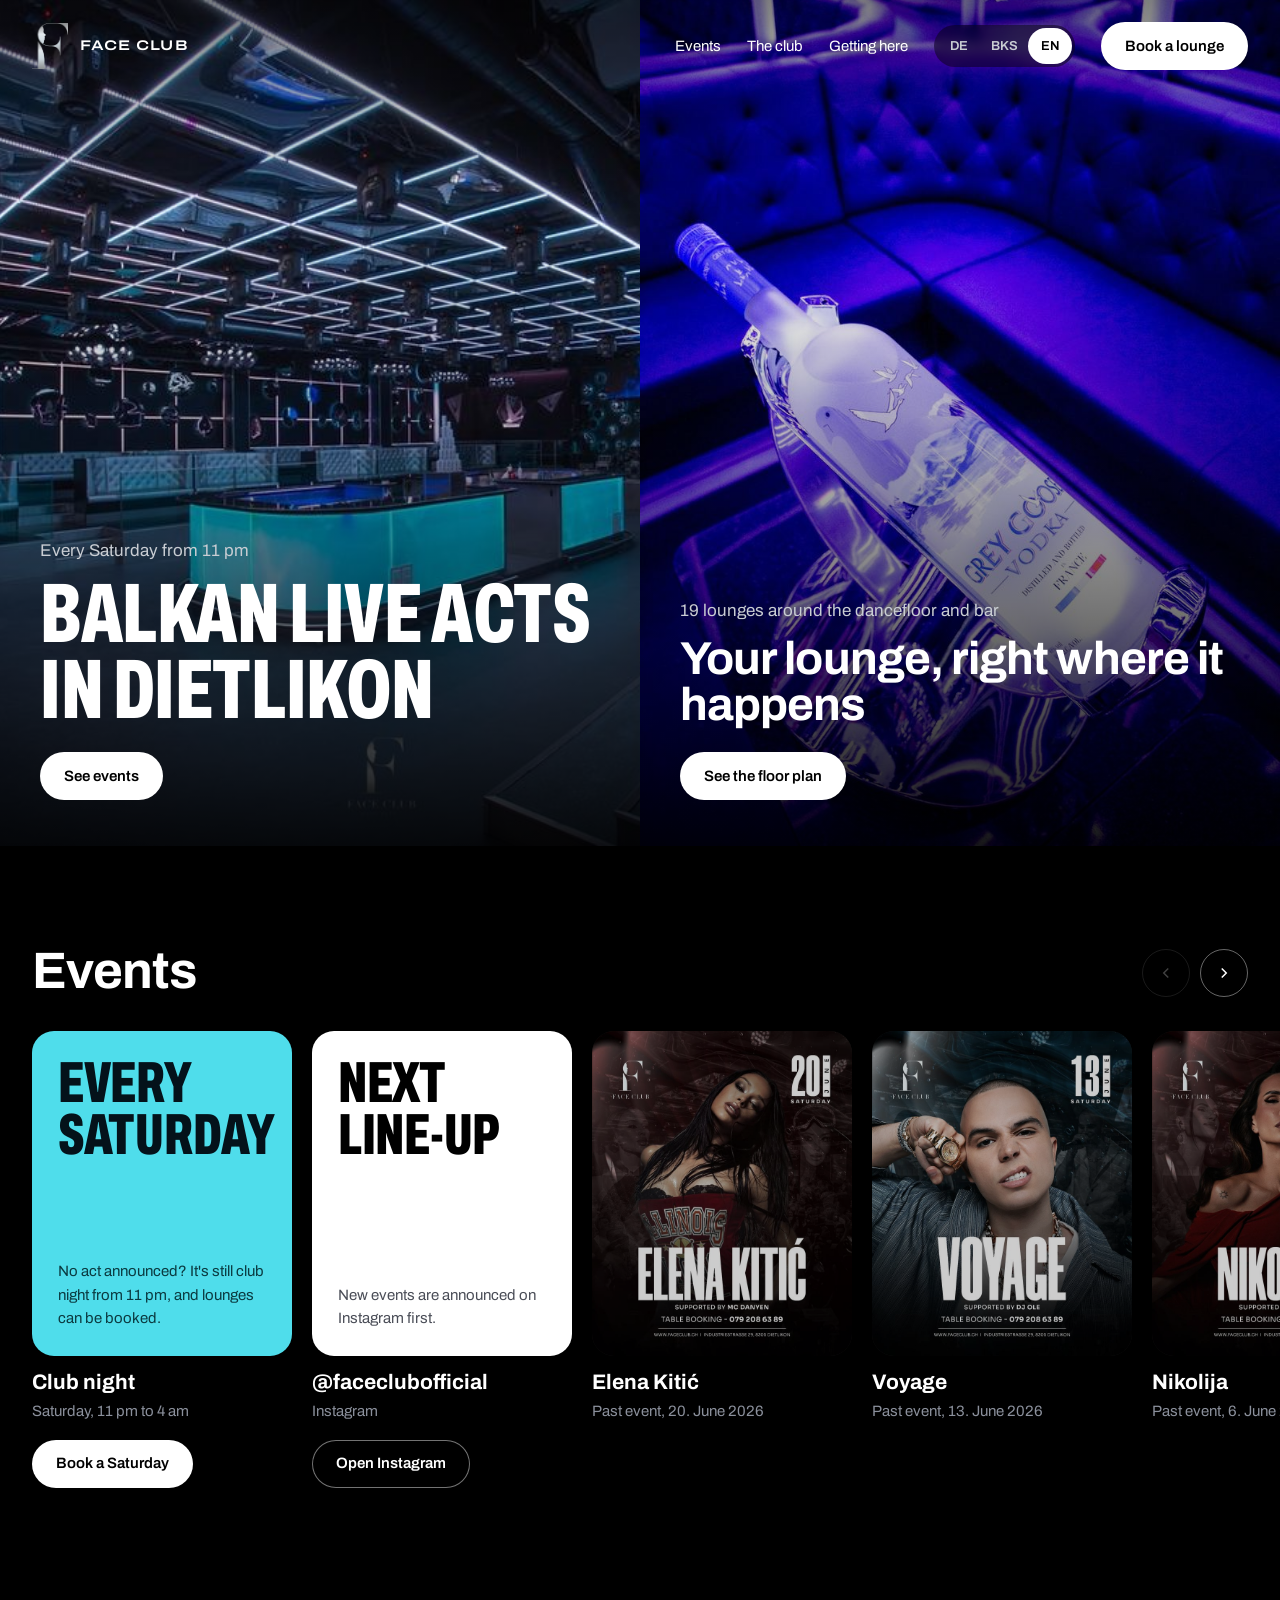
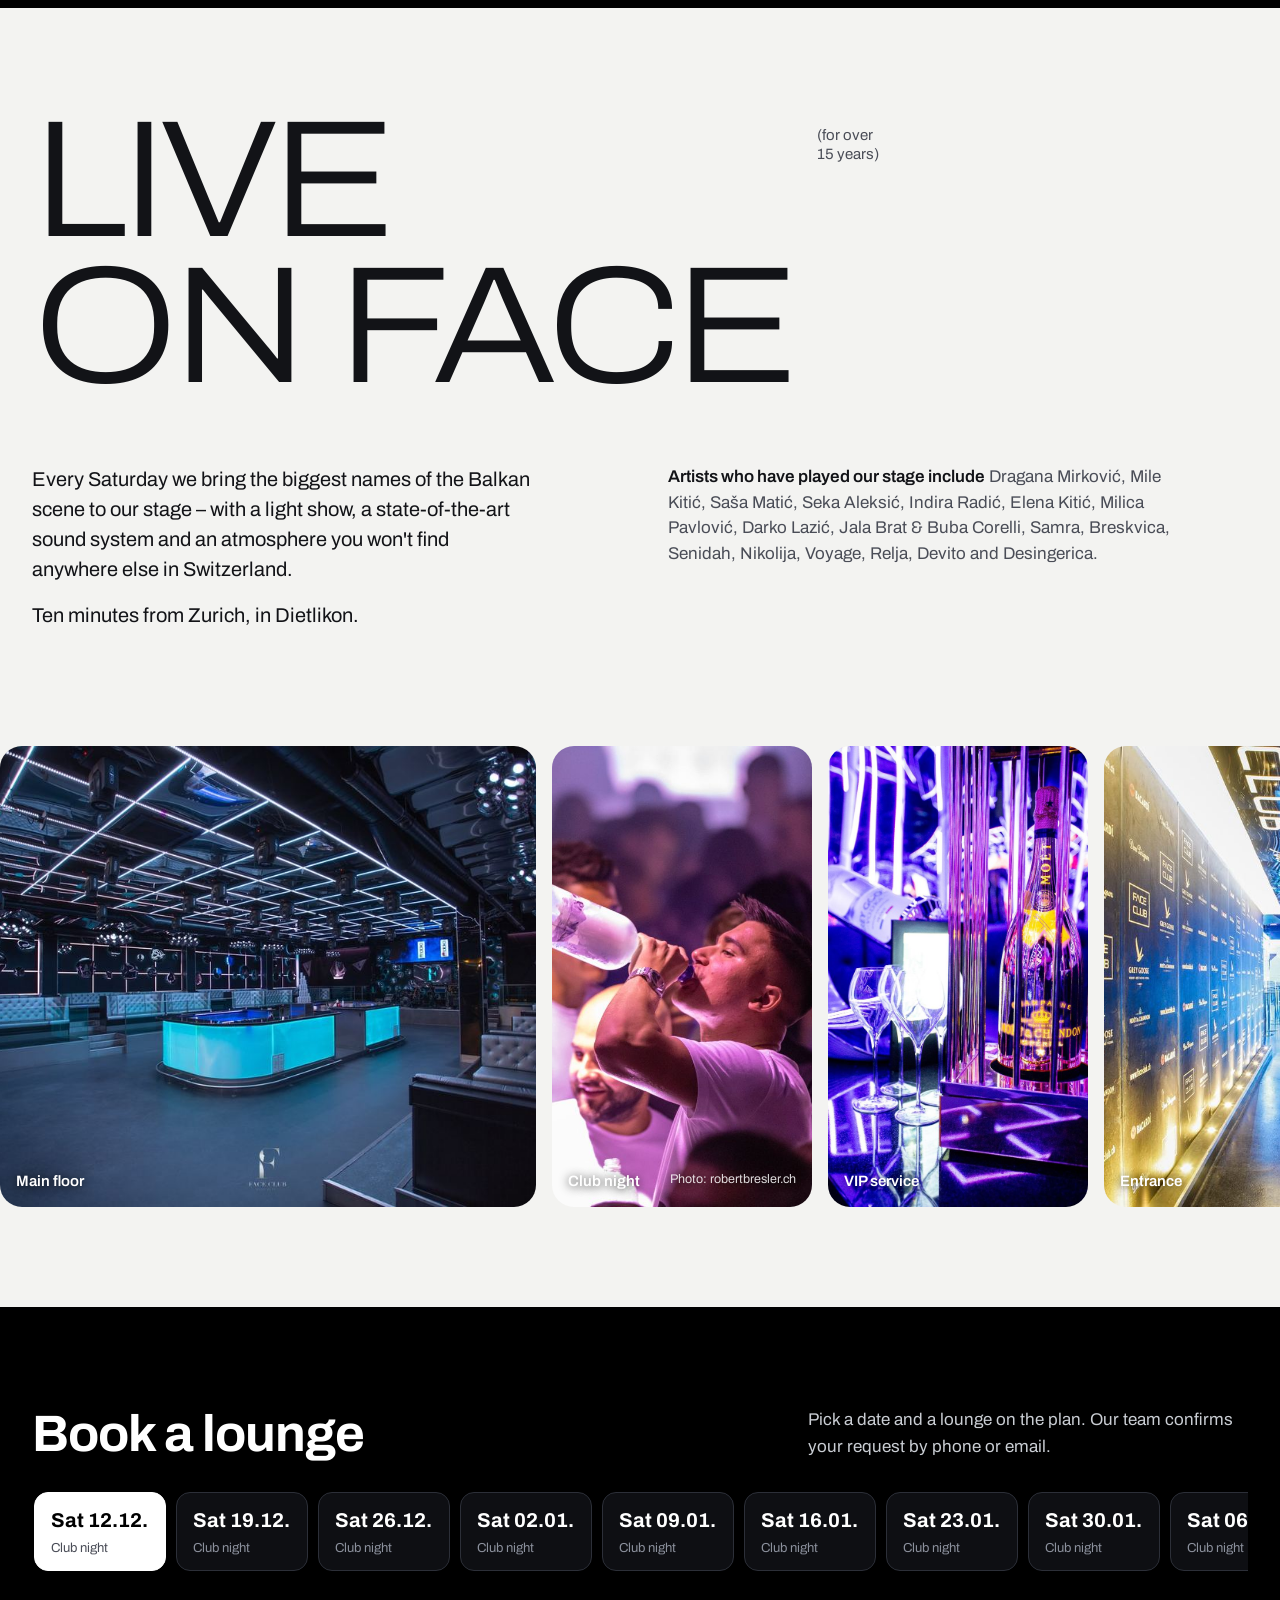
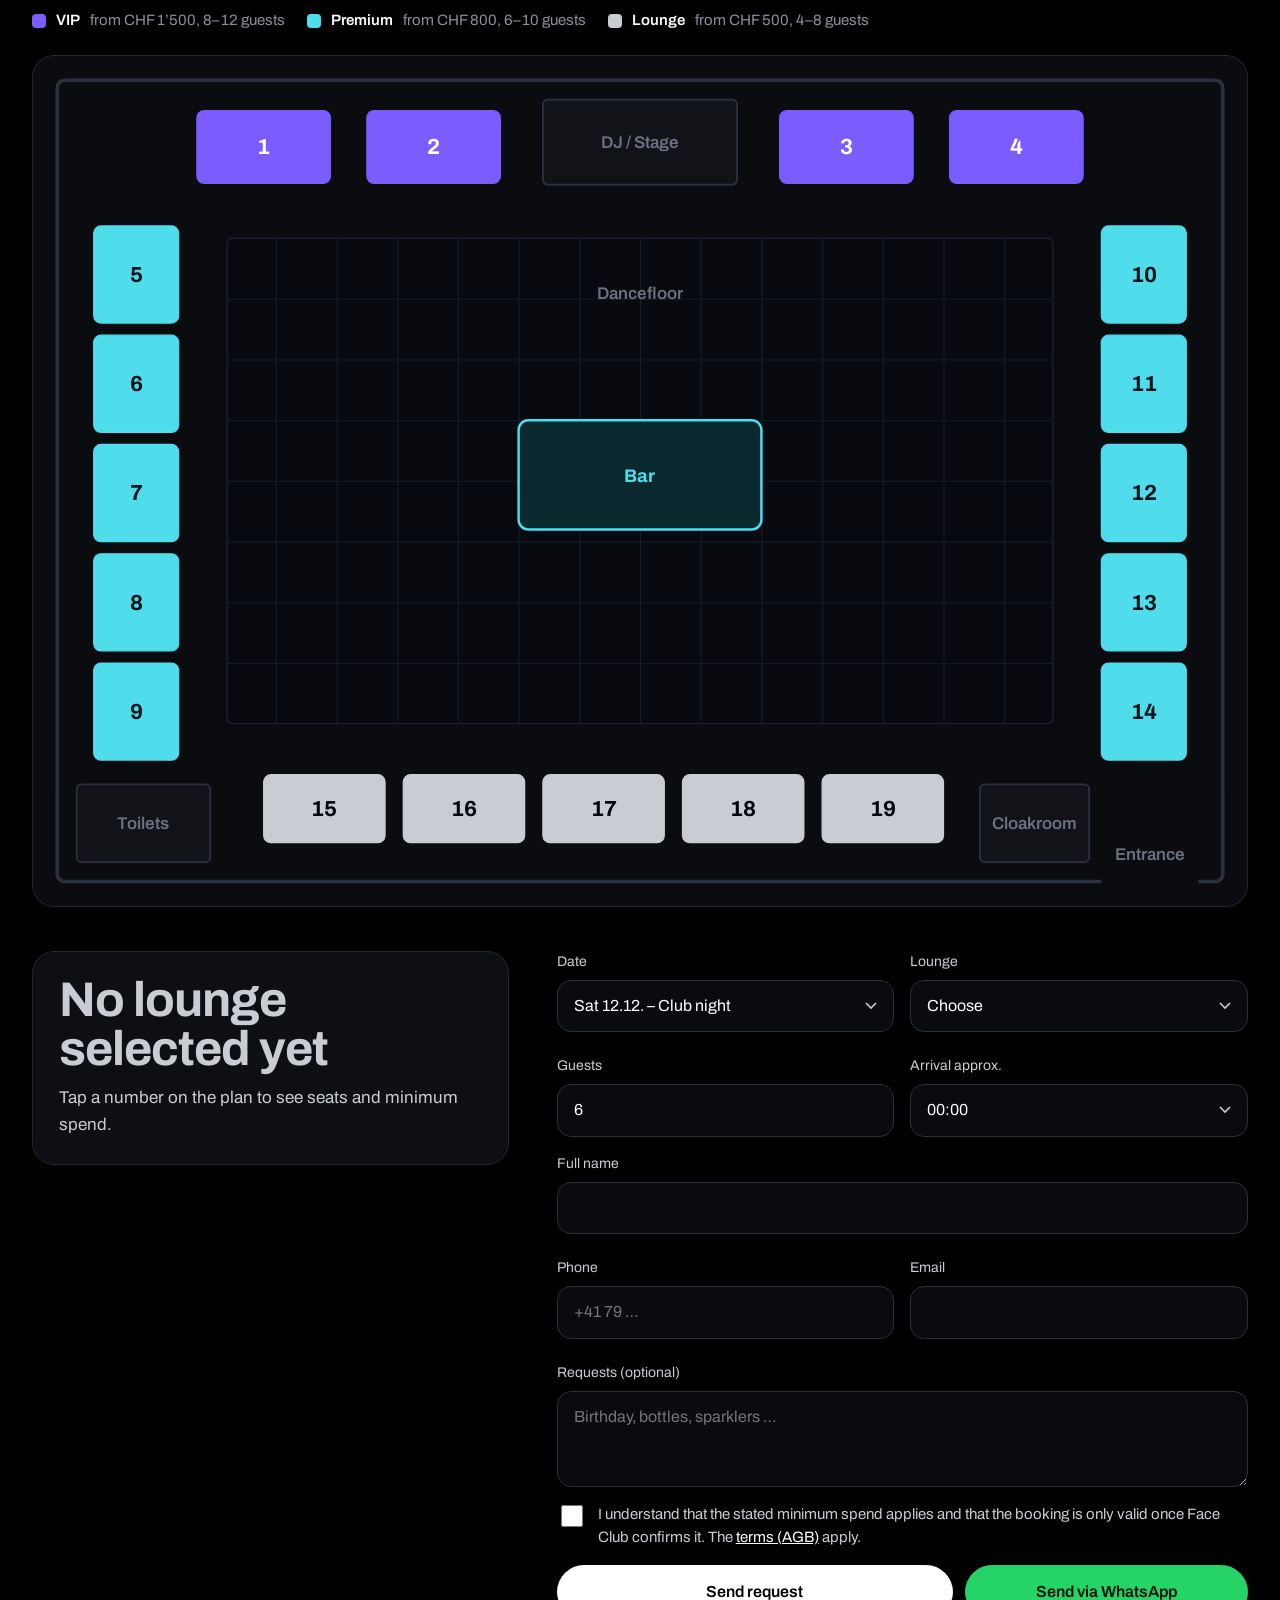
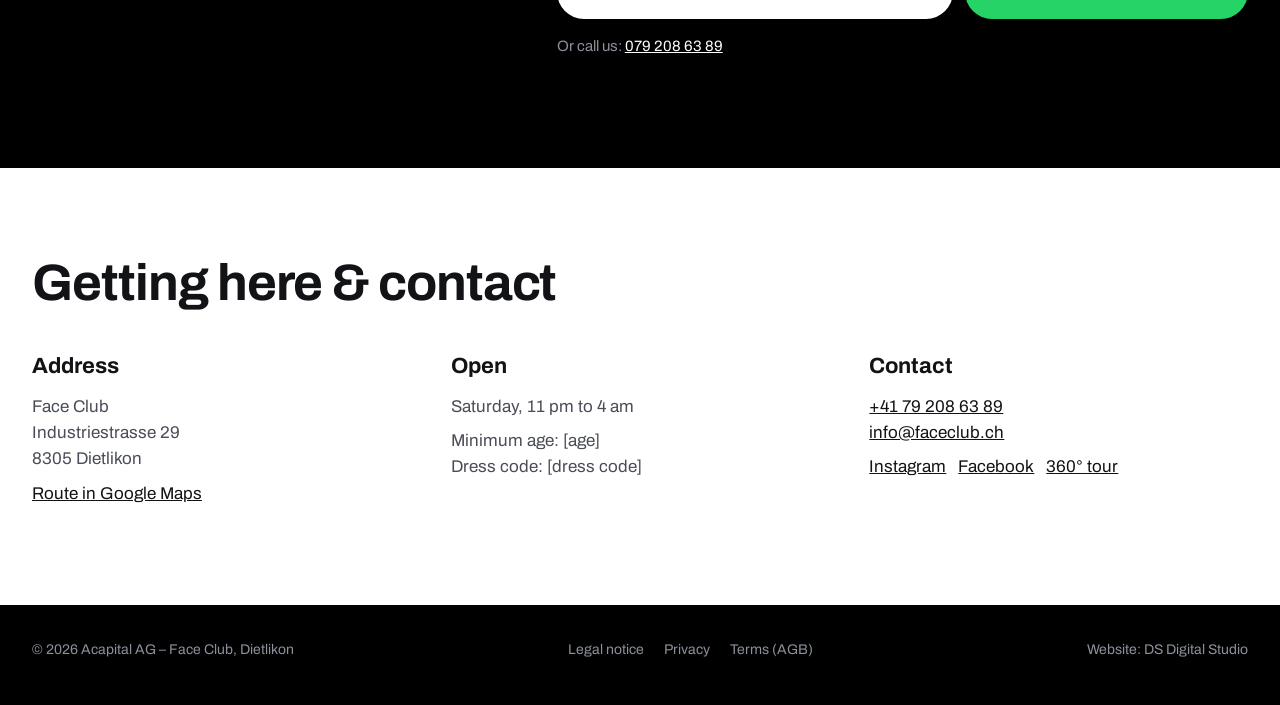
==== index.html @ eda2cf8f "Face Club – neue Website (Entwurf) Co-Authored-By: Claude Opus 5.5 <noreply@anthropic.com> Claude-Se" ====
<!DOCTYPE html>
<html lang="de">
<head>
<meta charset="utf-8">
<meta name="robots" content="noindex, nofollow">
<meta name="viewport" content="width=device-width, initial-scale=1">
<title>Face Club Dietlikon – Balkan-Live-Acts &amp; Lounge-Reservation</title>
<meta name="description" content="Face Club in Dietlikon bei Zürich: jeden Samstag Balkan-Live-Acts. Lounge direkt auf dem Clubplan wählen und online reservieren.">
<link rel="canonical" href="https://www.faceclub.ch/">
<meta property="og:site_name" content="Face Club">
<meta property="og:title" content="Face Club Dietlikon – Live on Face">
<meta property="og:description" content="Jeden Samstag Balkan-Live-Acts. Lounges online reservieren. Industriestrasse 29, 8305 Dietlikon.">
<meta property="og:type" content="website">
<meta property="og:url" content="https://www.faceclub.ch/">
<meta property="og:image" content="https://www.faceclub.ch/assets/club-saal.jpg">
<meta name="twitter:card" content="summary_large_image">
<meta name="theme-color" content="#000000">
<link rel="icon" href="assets/faceclub-f.png">
<link rel="apple-touch-icon" href="assets/faceclub-logo.png">
<link rel="preload" href="assets/fonts/archivo-latin.woff2" as="font" type="font/woff2" crossorigin>
<link rel="stylesheet" href="assets/css/style.css">
<link rel="preload" href="assets/faceclub-logo.png" as="image">
<script>/* Intro einmal pro Sitzung zeigen */try{if(!sessionStorage.getItem("fc-intro")){document.documentElement.classList.add("intro")}}catch(e){document.documentElement.classList.add("intro")}</script>
<script type="application/ld+json">
{
  "@context": "https://schema.org",
  "@graph": [
    {
      "@type": "NightClub",
      "@id": "https://www.faceclub.ch/#club",
      "name": "Face Club",
      "legalName": "Acapital AG",
      "slogan": "What else…",
      "url": "https://www.faceclub.ch/",
      "telephone": "+41 79 208 63 89",
      "email": "info@faceclub.ch",
      "logo": "https://www.faceclub.ch/assets/faceclub-logo.png",
      "image": "https://www.faceclub.ch/assets/club-saal.jpg",
      "address": {"@type": "PostalAddress","streetAddress": "Industriestrasse 29","postalCode": "8305","addressLocality": "Dietlikon","addressRegion": "ZH","addressCountry": "CH"},
      "geo": {"@type": "GeoCoordinates","latitude": 47.41246,"longitude": 8.62038},
      "openingHoursSpecification": [{"@type":"OpeningHoursSpecification","dayOfWeek":"https://schema.org/Saturday","opens":"23:00","closes":"04:00"}],
      "sameAs": ["https://www.instagram.com/faceclubofficial/","https://www.facebook.com/FaceClubDietlikon/"]
    },
    {
      "@type": "MusicEvent",
      "name": "Jala Brat & Buba Corelli – Grand Reopening",
      "startDate": "2026-11-14T23:00:00+01:00",
      "endDate": "2026-11-15T04:00:00+01:00",
      "eventStatus": "https://schema.org/EventScheduled",
      "eventAttendanceMode": "https://schema.org/OfflineEventAttendanceMode",
      "image": "https://www.faceclub.ch/assets/event-jala-buba.jpg",
      "performer": [{"@type":"MusicGroup","name":"Jala Brat"},{"@type":"MusicGroup","name":"Buba Corelli"}],
      "location": {"@id": "https://www.faceclub.ch/#club"},
      "organizer": {"@id": "https://www.faceclub.ch/#club"}
    }
  ]
}
</script>
</head>
<body>
<div class="intro-screen" id="intro" aria-hidden="true"><img src="assets/faceclub-logo.png" alt="" width="596" height="620"></div>
<a class="skip" href="#reservation" data-i18n="skip">Direkt zur Reservation</a>

<header class="site-head">
  <div class="nav">
    <a class="brand" href="#top" aria-label="Face Club">
      <img src="assets/faceclub-f.png" alt="" width="36" height="46">
      <span>FACE CLUB</span>
    </a>
    <div class="nav-r">
      <nav aria-label="Hauptnavigation">
        <ul class="nav-links">
          <li><a href="#events" data-i18n="nav.events">Events</a></li>
          <li><a href="#club" data-i18n="nav.club">Der Club</a></li>
          <li><a href="#info" data-i18n="nav.info">Anfahrt</a></li>
        </ul>
      </nav>
      <div class="lang" role="group" aria-label="Sprache / Jezik / Language">
        <button type="button" data-lang="de" aria-pressed="true" title="Deutsch">DE</button>
        <button type="button" data-lang="bks" aria-pressed="false" title="Bosanski / Hrvatski / Srpski">BKS</button>
        <button type="button" data-lang="en" aria-pressed="false" title="English">EN</button>
      </div>
      <a class="pill" href="#reservation" data-i18n="cta.reserve">Lounge reservieren</a>
    </div>
  </div>
</header>

<main id="top">
  <section class="split" id="hero" aria-label="Face Club">
    <div class="half">
      <img src="assets/club-saal.jpg" srcset="assets/club-saal-900.jpg 900w, assets/club-saal.jpg 1800w" sizes="(max-width:860px) 100vw, 50vw" width="1800" height="1200" alt="Hauptsaal des Face Club mit beleuchteter Bar" fetchpriority="high" style="object-position:40% 50%">
      <div class="txt" id="heroEvent"></div>
    </div>
    <div class="half">
      <img src="assets/club-lounge.jpg" width="800" height="1199" alt="Lounge mit Flaschenservice" style="object-position:50% 55%">
      <div class="txt">
        <p class="kicker" data-i18n="hero2.kicker">19 Lounges rund um Dancefloor und Bar</p>
        <h2 data-i18n="hero2.title">Deine Lounge, direkt am Geschehen</h2>
        <a class="pill" href="#reservation" data-i18n="hero2.cta">Clubplan ansehen</a>
      </div>
    </div>
  </section>

  <section class="events" id="events" aria-labelledby="ev-title">
    <div class="wrap sec-head">
      <h2 id="ev-title" data-i18n="events.title">Events</h2>
      <div class="arrows">
        <button type="button" id="prev" data-i18n-aria="events.prev" aria-label="Vorherige Events"><svg width="18" height="18" viewBox="0 0 24 24" fill="none" stroke="currentColor" stroke-width="2" aria-hidden="true"><path d="M15 18l-6-6 6-6"/></svg></button>
        <button type="button" id="next" data-i18n-aria="events.next" aria-label="Weitere Events"><svg width="18" height="18" viewBox="0 0 24 24" fill="none" stroke="currentColor" stroke-width="2" aria-hidden="true"><path d="M9 18l6-6-6-6"/></svg></button>
      </div>
    </div>
    <div class="track" id="track" tabindex="0" role="region" data-i18n-aria="events.track" aria-label="Eventliste"></div>
  </section>

  <section class="paper" id="club" aria-labelledby="club-title">
    <div class="wrap">
      <div class="big-type">
        <h2 id="club-title">Live<br>on Face</h2>
        <small data-i18n-html="club.since">(seit über<br>15 Jahren)</small>
      </div>
      <div class="about">
        <div>
          <p data-i18n="club.p1">Jeden Samstag holen wir die grossen Namen der Balkan-Szene auf unsere Bühne.</p>
          <p data-i18n="club.p2">Zehn Minuten von Zürich, direkt in Dietlikon.</p>
        </div>
        <p class="stage"><strong data-i18n="club.stage">Auf unserer Bühne standen u. a.</strong> Dragana Mirković, Mile Kitić, Saša Matić, Seka Aleksić, Indira Radić, Elena Kitić, Milica Pavlović, Darko Lazić, Jala Brat &amp; Buba Corelli, Samra, Breskvica, Senidah, Nikolija, Voyage, Relja, Devito <span data-i18n="club.and">und</span> Desingerica.</p>
      </div>
    </div>
  </section>
  <div class="photos" role="region" aria-label="Fotos">
    <figure class="wide"><img src="assets/club-saal.jpg" srcset="assets/club-saal-900.jpg 900w, assets/club-saal.jpg 1800w" sizes="(max-width:600px) 80vw, 60vw" width="1800" height="1200" alt="Hauptsaal mit Bar und Lounges" loading="lazy"><figcaption><span data-i18n="ph.main">Main Floor</span></figcaption></figure>
    <figure><img src="assets/club-crowd.jpg" width="1200" height="800" alt="Gäste feiern im Face Club" loading="lazy" style="object-position:62% 50%"><figcaption><span data-i18n="ph.crowd">Clubnacht</span><small data-i18n="ph.credit">Foto: robertbresler.ch</small></figcaption></figure>
    <figure><img src="assets/club-vip-moet.jpg" width="800" height="1199" alt="Champagner-Service in der VIP Lounge" loading="lazy"><figcaption><span data-i18n="ph.vip">VIP Service</span></figcaption></figure>
    <figure><img src="assets/club-eingang.jpg" width="1000" height="666" alt="Eingangsbereich des Face Club" loading="lazy" style="object-position:30% 50%"><figcaption><span data-i18n="ph.entry">Eingang</span></figcaption></figure>
  </div>

  <section class="reserve" id="reservation" aria-labelledby="res-title">
    <div class="wrap">
      <div class="res-intro">
        <h2 id="res-title" data-i18n="res.title">Lounge reservieren</h2>
        <p data-i18n="res.intro">Wähle Datum und Lounge auf dem Plan.</p>
      </div>

      <div class="dates" id="dates" role="group" data-i18n-aria="res.date" aria-label="Datum"></div>
      <ul class="zones" id="zones" data-i18n-aria="zones.aria" aria-label="Zonen"></ul>

      <div class="plan-box" id="planBox">
        <div class="plan-wrap">
          <svg id="plan" viewBox="0 0 1000 700" role="group" data-i18n-aria="plan.aria" aria-label="Clubplan">
            <defs>
              <pattern id="ledGrid" width="50" height="50" patternUnits="userSpaceOnUse">
                <rect width="50" height="50" fill="#080a10"></rect>
                <path d="M50 0H0V50" fill="none" stroke="#1a2a3a" stroke-width="1"></path>
              </pattern>
            </defs>
            <rect class="room" x="20" y="20" width="960" height="660" rx="6"></rect>
            <rect x="880" y="672" width="80" height="16" fill="#0b0c10"></rect>
            <text class="flabel" x="920" y="662" text-anchor="middle" data-i18n="plan.entry">Eingang</text>
            <rect class="feature" x="420" y="36" width="160" height="70" rx="4"></rect>
            <text class="flabel" x="500" y="76" text-anchor="middle" data-i18n="plan.dj">DJ / Bühne</text>
            <rect class="floor" x="160" y="150" width="680" height="400" rx="4"></rect>
            <text class="flabel" x="500" y="200" text-anchor="middle" data-i18n="plan.floor">Dancefloor</text>
            <rect class="barisland" x="400" y="300" width="200" height="90" rx="8"></rect>
            <text class="barlabel" x="500" y="351" text-anchor="middle" data-i18n="plan.bar">Bar</text>
            <rect class="feature" x="36" y="600" width="110" height="64" rx="4"></rect>
            <text class="flabel" x="91" y="637" text-anchor="middle" data-i18n="plan.wc">WC</text>
            <rect class="feature" x="780" y="600" width="90" height="64" rx="4"></rect>
            <text class="flabel" x="825" y="637" text-anchor="middle" data-i18n="plan.coat">Garderobe</text>
            <g id="tables"></g>
          </svg>
        </div>
        <div class="tip" id="tip" aria-hidden="true"></div>
      </div>
      <p class="plan-note swipe" data-i18n="plan.swipe">Plan seitlich wischen.</p>
      <p class="plan-note" id="planNote" data-i18n="plan.note" hidden>Dunkle Lounges sind bereits vergeben.</p>

      <div class="res-grid">
        <div class="pick" id="pick" aria-live="polite"></div>

        <form class="res" id="resForm" action="reserve.php" method="post" novalidate>
          <div class="two">
            <div class="f"><label for="f-date" data-i18n="f.date">Datum</label><select id="f-date" name="event" required></select></div>
            <div class="f"><label for="f-table" data-i18n="f.lounge">Lounge</label><select id="f-table" name="table" required></select><span class="em" aria-live="polite"></span></div>
          </div>
          <div class="two">
            <div class="f"><label for="f-guests" data-i18n="f.guests">Personen</label><input id="f-guests" name="guests" type="number" inputmode="numeric" min="1" max="30" value="6" required></div>
            <div class="f"><label for="f-arrival" data-i18n="f.arrival">Ankunft ca.</label>
              <select id="f-arrival" name="arrival"><option>23:00</option><option>23:30</option><option selected>00:00</option><option>00:30</option><option>01:00</option><option>01:30</option></select></div>
          </div>
          <div class="f"><label for="f-name" data-i18n="f.name">Vor- und Nachname</label><input id="f-name" name="name" type="text" autocomplete="name" required minlength="2"><span class="em" aria-live="polite"></span></div>
          <div class="two">
            <div class="f"><label for="f-phone" data-i18n="f.phone">Telefon</label><input id="f-phone" name="phone" type="tel" autocomplete="tel" placeholder="+41 79 …" required pattern="[0-9 +().\-\/]{7,25}"><span class="em" aria-live="polite"></span></div>
            <div class="f"><label for="f-email" data-i18n="f.email">E-Mail</label><input id="f-email" name="email" type="email" autocomplete="email" required><span class="em" aria-live="polite"></span></div>
          </div>
          <div class="f"><label for="f-msg" data-i18n="f.msg">Wünsche (optional)</label><textarea id="f-msg" name="message" data-i18n-ph="f.msgPh" maxlength="1000"></textarea></div>
          <div class="hp" aria-hidden="true"><label for="f-web">Website</label><input id="f-web" name="website" type="text" tabindex="-1" autocomplete="off"></div>
          <input type="hidden" name="ts" id="f-ts">
          <input type="hidden" name="lang" id="f-lang" value="de">
          <label class="ok-check" id="acceptWrap"><input type="checkbox" name="accept" id="f-accept" required> <span data-i18n-html="f.accept">Mir ist bewusst, dass die Mindestkonsumation gilt.</span></label>
          <div class="msg" id="msg" role="status"></div>
          <div class="actions">
            <button class="pill" type="submit" id="send" data-i18n="f.submit">Anfrage senden</button>
            <button class="pill wa" type="button" id="sendWa" data-i18n="f.wa">Per WhatsApp senden</button>
          </div>
          <p class="alt"><span data-i18n="f.or">Oder ruf uns an:</span> <a href="tel:+41792086389">079 208 63 89</a></p>
        </form>
      </div>
    </div>
  </section>

  <section class="info" id="info" aria-labelledby="info-title">
    <div class="wrap">
      <h2 id="info-title" data-i18n="info.title">Anfahrt &amp; Kontakt</h2>
      <div class="info-grid">
        <div>
          <h3 data-i18n="info.addr">Adresse</h3>
          <p>Face Club<br>Industriestrasse 29<br>8305 Dietlikon</p>
          <p><a href="https://www.google.com/maps/search/?api=1&amp;query=Face+Club+Industriestrasse+29+8305+Dietlikon" target="_blank" rel="noopener" data-i18n="info.route">Route in Google Maps</a></p>
        </div>
        <div>
          <h3 data-i18n="info.hours">Geöffnet</h3>
          <p data-i18n="info.hoursText">Samstag, 23 bis 4 Uhr</p>
          <!-- TODO: Mindestalter und Dresscode mit dem Club klären -->
          <p><span data-i18n="info.age">Mindestalter: [Alter]</span><br><span data-i18n="info.dress">Dresscode: [Dresscode]</span></p>
        </div>
        <div>
          <h3 data-i18n="info.contact">Kontakt</h3>
          <p><a href="tel:+41792086389">+41 79 208 63 89</a><br><a href="mailto:info@faceclub.ch">info@faceclub.ch</a></p>
          <p><a href="https://www.instagram.com/faceclubofficial/" target="_blank" rel="noopener">Instagram</a>&nbsp;&nbsp; <a href="https://www.facebook.com/FaceClubDietlikon/" target="_blank" rel="noopener">Facebook</a>&nbsp;&nbsp; <a href="https://www.google.com/maps/embed?pb=!4v1665582444420!6m8!1m7!1sCAoSK0FGMVFpcE0xU0xXc2t5cU10MWdzVmhqZEdoNG95NmlCQ254VF9oNlRPaDQ.!2m2!1d47.41246275553819!2d8.620377711434086!3f156.69!4f-17.870000000000005!5f0.4000000000000002" target="_blank" rel="noopener" data-i18n="info.tour">360°-Rundgang</a></p>
        </div>
      </div>
    </div>
  </section>
</main>

<footer>
  <div class="wrap foot">
    <span>© <span id="year">2026</span> Acapital AG – Face Club, Dietlikon</span>
    <nav aria-label="Rechtliches"><a href="impressum.html" data-i18n="foot.imprint">Impressum</a><a href="datenschutz.html" data-i18n="foot.privacy">Datenschutz</a><a href="agb.html" data-i18n="foot.terms">AGB</a></nav>
    <span><span data-i18n="foot.site">Website:</span> <a href="https://ds-digital.ch" target="_blank" rel="noopener">DS Digital Studio</a></span>
  </div>
</footer>

<div class="sticky-cta off" id="stickyCta"><a class="pill" href="#reservation" data-i18n="cta.reserve">Lounge reservieren</a></div>

<script src="assets/js/config.js"></script>
<script src="assets/js/i18n.js"></script>
<script src="assets/js/app.js"></script>
</body>
</html>
---- assets/css/style.css ----
/* Face Club – Stylesheet
   Schrift: Archivo (OFL), selbst gehostet. Breite 62 % = Flyer-Typo des Clubs. */
@font-face{font-family:Archivo;font-style:normal;font-display:swap;font-weight:100 900;font-stretch:62% 125%;src:url(../fonts/archivo-latin.woff2) format("woff2");unicode-range:U+0000-00FF,U+0131,U+0152-0153,U+02BB-02BC,U+02C6,U+02DA,U+02DC,U+0304,U+0308,U+0329,U+2000-206F,U+20AC,U+2122,U+2191,U+2193,U+2212,U+2215,U+FEFF,U+FFFD}
@font-face{font-family:Archivo;font-style:normal;font-display:swap;font-weight:100 900;font-stretch:62% 125%;src:url(../fonts/archivo-latin-ext.woff2) format("woff2");unicode-range:U+0100-02BA,U+02BD-02C5,U+02C7-02CC,U+02CE-02D7,U+02DD-02FF,U+0304,U+0308,U+0329,U+1D00-1DBF,U+1E00-1E9F,U+1EF2-1EFF,U+2020,U+20A0-20AB,U+20AD-20C0,U+2113,U+2C60-2C7F,U+A720-A7FF}

:root{
  --black:#000; --white:#fff; --paper:#f3f3f1;
  --ink:#121317; --ink2:#4a4d57;
  --chrome:#c9cdd3; --muted:#8b909c;
  --rule:#24262d; --deck:#0e0f13; --field:#0a0b0e;
  --bar:#4fddeb; --lounge:#7b5cff; --error:#ff8a7a;
  --max:1320px; --r-lg:22px; --r-md:14px;
}
*{box-sizing:border-box}
html{scroll-behavior:smooth;-webkit-text-size-adjust:100%}
body{margin:0;background:var(--black);color:var(--white);font-family:Archivo,system-ui,sans-serif;font-size:17px;line-height:1.55;-webkit-font-smoothing:antialiased}
img{display:block;max-width:100%;height:auto}
a{color:inherit}
button{font:inherit}
:focus-visible{outline:2px solid var(--bar);outline-offset:3px}
.wrap{max-width:var(--max);margin:0 auto;padding:0 32px}
.vh{position:absolute!important;width:1px;height:1px;overflow:hidden;clip:rect(0 0 0 0);white-space:nowrap}
.skip{position:absolute;left:-999px;top:8px;background:#fff;color:#000;padding:8px 14px;z-index:99;border-radius:8px}
.skip:focus{left:8px}
.cond{font-stretch:62%;font-weight:800;text-transform:uppercase;letter-spacing:-.005em;line-height:.9}

/* Buttons */
.pill{display:inline-flex;align-items:center;justify-content:center;gap:10px;min-height:48px;padding:0 24px;border-radius:999px;background:var(--white);color:var(--black);font-weight:600;font-size:15px;line-height:1;text-decoration:none;border:0;cursor:pointer;transition:background .15s,color .15s,box-shadow .15s}
.pill:hover{background:var(--bar)}
.pill.ghost{background:transparent;color:var(--white);box-shadow:inset 0 0 0 1px rgba(255,255,255,.45)}
.pill.ghost:hover{box-shadow:inset 0 0 0 1px #fff}
.pill.wa{background:#25d366;color:#04140a}
.pill.wa:hover{background:#4fe089}
.pill[disabled]{opacity:.6;cursor:wait}

/* Header */
.site-head{position:absolute;top:0;left:0;right:0;z-index:20}
.nav{display:flex;align-items:center;justify-content:space-between;gap:20px;height:92px;padding:0 32px}
.brand{display:flex;align-items:center;gap:12px;text-decoration:none;flex-shrink:0}
.brand img{height:46px;width:auto}
.brand span{font-stretch:125%;font-weight:600;font-size:14px;letter-spacing:.08em}
.nav-r{display:flex;align-items:center;gap:26px}
.nav-links{display:flex;gap:26px;list-style:none;margin:0;padding:0}
.nav-links a{text-decoration:none;font-size:15px;text-shadow:0 1px 10px rgba(0,0,0,.6)}
.nav-links a:hover{text-decoration:underline;text-underline-offset:5px}
.lang{display:flex;border-radius:999px;background:rgba(0,0,0,.45);backdrop-filter:blur(6px);-webkit-backdrop-filter:blur(6px);padding:3px}
.lang button{border:0;background:none;color:var(--chrome);font-size:13px;font-weight:600;min-width:44px;min-height:36px;border-radius:999px;cursor:pointer;padding:0 10px}
.lang button[aria-pressed="true"]{background:var(--white);color:var(--black)}
@media (max-width:980px){.nav-links{display:none}}
@media (max-width:560px){.nav{padding:0 16px;height:76px}.nav .pill{display:none}.brand span{display:none}}

/* Hero */
.split{display:grid;grid-template-columns:1fr 1fr;min-height:94svh}
.half{position:relative;overflow:hidden;display:flex;align-items:flex-end;min-height:540px;isolation:isolate}
.half > img{position:absolute;inset:0;width:100%;height:100%;object-fit:cover;z-index:-2;transition:transform 1.2s cubic-bezier(.2,.7,.2,1)}
.half:hover > img{transform:scale(1.025)}
.half::after{content:"";position:absolute;inset:0;z-index:-1;background:linear-gradient(180deg,rgba(0,0,0,.5) 0%,rgba(0,0,0,0) 26%,rgba(0,0,0,.25) 50%,rgba(0,0,0,.9) 100%)}
.half .txt{padding:0 40px 46px;max-width:660px}
.kicker{margin:0 0 12px;font-size:17px;color:var(--chrome)}
.half h1{margin:0 0 24px;font-size:clamp(58px,6.6vw,118px)}
.half h2{margin:0 0 24px;font-weight:700;font-size:clamp(34px,3.6vw,56px);line-height:1;letter-spacing:-.02em}
.soldout{display:inline-block;margin-left:10px;font-size:13px;font-weight:700;background:var(--white);color:var(--black);padding:4px 10px;border-radius:999px;vertical-align:2px}
@media (max-width:860px){.split{grid-template-columns:1fr;min-height:0}.half{min-height:74svh}.half + .half{min-height:56svh}.half .txt{padding:0 18px 30px}}
/* Einmalige Einstiegsbewegung */
@media (prefers-reduced-motion:no-preference){
  .half .txt > *{animation:rise .9s cubic-bezier(.2,.7,.2,1) both}
  .half .txt > *:nth-child(2){animation-delay:.08s}
  .half .txt > *:nth-child(3){animation-delay:.16s}
  .half + .half .txt > *{animation-delay:.25s}
  @keyframes rise{from{opacity:0;transform:translateY(18px)}to{opacity:1;transform:none}}
}

/* Section heads */
.sec-head{display:flex;justify-content:space-between;align-items:end;gap:20px;margin-bottom:34px}
.sec-head h2,.res-intro h2,.info h2{margin:0;font-weight:700;font-size:clamp(34px,4vw,56px);letter-spacing:-.02em;line-height:1}

/* Events */
.events{padding:100px 0 110px}
.arrows{display:flex;gap:10px}
.arrows button{width:48px;height:48px;border-radius:50%;border:1px solid rgba(255,255,255,.4);background:none;color:#fff;cursor:pointer;display:grid;place-items:center}
.arrows button:hover:not(:disabled){border-color:#fff}
.arrows button:disabled{opacity:.25;cursor:default}
.track{display:grid;grid-auto-flow:column;grid-auto-columns:minmax(260px,320px);gap:20px;overflow-x:auto;scroll-snap-type:x mandatory;padding:0 32px 10px;scroll-padding:0 32px;scrollbar-width:none}
.track::-webkit-scrollbar{display:none}
@media (min-width:1384px){.track{padding-left:calc((100vw - var(--max))/2 + 32px);scroll-padding-left:calc((100vw - var(--max))/2 + 32px)}}
.card{scroll-snap-align:start;display:flex;flex-direction:column;gap:12px}
.card .pic{aspect-ratio:4/5;border-radius:var(--r-lg);overflow:hidden;background:#111;position:relative}
.card .pic img{width:100%;height:100%;object-fit:cover}
.card .pic.sq{background:#000}
.card .pic.sq img{object-fit:contain}
.card .pic .soldout{position:absolute;top:14px;left:14px;margin:0}
.card.past .pic img{filter:saturate(.75) brightness(.8);transition:filter .3s}
.card.past:hover .pic img{filter:none}
.card .pic.type{display:flex;flex-direction:column;justify-content:space-between;padding:26px;background:var(--deck);border:1px solid var(--rule)}
.card .pic.type b{font-size:58px}
.card .pic.type span{font-size:15px;color:var(--muted)}
.card .pic.light{background:var(--white);color:var(--black);border:0}
.card .pic.light span{color:var(--ink2)}
.card .pic.cyan{background:var(--bar);color:#04121a;border:0}
.card .pic.cyan span{color:#0b3a40}
.card h3{margin:2px 0 0;font-weight:700;font-size:21px;line-height:1.15}
.card p{margin:-6px 0 0;color:var(--muted);font-size:15px}
.card .pill{align-self:flex-start;margin-top:4px}

/* Weisser Block */
.paper{background:var(--paper);color:var(--ink);padding:100px 0 40px}
.big-type{display:flex;align-items:flex-start;gap:24px;margin:0 0 64px}
.big-type h2{margin:0;font-weight:300;font-stretch:110%;font-size:clamp(64px,13vw,210px);line-height:.88;letter-spacing:-.045em;text-transform:uppercase}
.big-type small{font-size:15px;line-height:1.3;color:var(--ink2);margin-top:1.2em;white-space:nowrap}
.about{display:grid;grid-template-columns:minmax(0,1fr) minmax(0,1fr);gap:56px}
.about p{margin:0 0 16px;font-size:20px;line-height:1.5;max-width:46ch}
.about .stage{font-size:17px;color:var(--ink2);max-width:52ch}
.about .stage strong{color:var(--ink);font-weight:600}
@media (max-width:820px){.big-type{flex-direction:column;gap:8px}.about{grid-template-columns:1fr;gap:16px}}
.photos{display:grid;grid-auto-flow:column;grid-auto-columns:minmax(260px,30%);gap:16px;overflow-x:auto;scroll-snap-type:x mandatory;padding:60px 32px 100px;scrollbar-width:none;background:var(--paper)}
.photos::-webkit-scrollbar{display:none}
.photos figure{margin:0;scroll-snap-align:start;border-radius:var(--r-lg);overflow:hidden;height:clamp(340px,36vw,520px);position:relative}
.photos img{width:100%;height:100%;object-fit:cover}
.photos figcaption{position:absolute;left:16px;right:16px;bottom:14px;color:#fff;font-weight:600;font-size:15px;text-shadow:0 1px 10px rgba(0,0,0,.85);display:flex;justify-content:space-between;gap:10px}
.photos figcaption small{font-weight:400;opacity:.85}
.photos .wide{grid-column:span 2}
@media (max-width:600px){.photos{grid-auto-columns:80%;padding:40px 18px 72px}.photos figure{height:420px}.photos .wide{grid-column:span 1}}

/* Reservation */
.reserve{padding:100px 0 110px}
.res-intro{display:flex;flex-wrap:wrap;justify-content:space-between;gap:16px 40px;align-items:end;margin-bottom:30px}
.res-intro p{margin:0;color:var(--chrome);max-width:44ch}
.dates{display:flex;gap:10px;overflow-x:auto;padding:2px 2px 14px;margin:0 0 6px;scrollbar-width:thin;scrollbar-color:#333 transparent}
.date-btn{flex:0 0 auto;display:flex;flex-direction:column;align-items:flex-start;gap:2px;min-width:132px;padding:12px 16px;border-radius:var(--r-md);border:1px solid #2c2f38;background:var(--deck);color:var(--white);cursor:pointer;text-align:left}
.date-btn b{font-size:20px;font-weight:700}
.date-btn span{font-size:13px;color:var(--muted);max-width:160px;white-space:nowrap;overflow:hidden;text-overflow:ellipsis}
.date-btn.has-event span{color:var(--bar)}
.date-btn[aria-pressed="true"]{background:var(--white);color:var(--black);border-color:var(--white)}
.date-btn[aria-pressed="true"] span{color:var(--ink2)}
.zones{display:flex;flex-wrap:wrap;gap:4px 22px;margin:14px 0 12px;padding:0;list-style:none}
.zones button{display:flex;align-items:center;gap:10px;background:none;border:0;color:var(--white);font-size:15px;cursor:pointer;padding:8px 0;min-height:44px}
.zones button[aria-pressed="false"]{opacity:.35}
.zones i{width:14px;height:14px;border-radius:4px;display:inline-block}
.zones b{font-weight:600}
.zones em{font-style:normal;color:var(--muted)}
.plan-box{position:relative}
.plan-wrap{overflow-x:auto;-webkit-overflow-scrolling:touch;border-radius:var(--r-lg);background:#0b0c10;border:1px solid var(--rule)}
.plan-wrap svg{display:block;width:100%;height:auto}
@media (max-width:760px){.plan-wrap svg{min-width:720px}}
.plan-note{font-size:14px;color:var(--muted);margin:10px 0 0}
.plan-note.swipe{display:none}
@media (max-width:760px){.plan-note.swipe{display:block}}
.tip{position:absolute;pointer-events:none;background:var(--white);color:var(--black);font-size:14px;line-height:1.35;padding:8px 12px;border-radius:10px;box-shadow:0 8px 24px rgba(0,0,0,.4);transform:translate(-50%,calc(-100% - 12px));white-space:nowrap;opacity:0;transition:opacity .12s;z-index:5}
.tip.on{opacity:1}
.tip b{font-weight:700}

svg .room{fill:none;stroke:#2c3140;stroke-width:3}
svg .feature{fill:#111318;stroke:#2c3140;stroke-width:1.5}
svg .floor{fill:url(#ledGrid);stroke:#1d212c}
svg .flabel{fill:#6b7182;font:600 14px Archivo,sans-serif}
svg .barisland{fill:#0b2a30;stroke:var(--bar);stroke-width:2}
svg .barlabel{fill:var(--bar);font:700 15px Archivo,sans-serif}
svg .tbl{cursor:pointer;outline:none}
svg .tbl text{font:700 18px Archivo,sans-serif;pointer-events:none}
svg .tbl .ring{fill:none;stroke:none}
svg .tbl:hover .shape{stroke:#fff;stroke-width:3}
svg .tbl:focus-visible .ring{stroke:var(--bar);stroke-width:3}
svg .tbl.selected .shape{fill:#fff!important;stroke:#fff;stroke-width:3}
svg .tbl.selected text{fill:#000!important}
svg .tbl.reserved{cursor:not-allowed}
svg .tbl.reserved .shape{fill:#15171d!important;stroke:#262a33!important}
svg .tbl.reserved text{fill:#454b5a!important}
svg .tbl.dim{opacity:.15}

.res-grid{display:grid;grid-template-columns:minmax(0,1fr) minmax(0,1.45fr);gap:48px;margin-top:44px;align-items:start}
@media (max-width:960px){.res-grid{grid-template-columns:1fr;gap:28px}}
.pick{position:sticky;top:24px;background:var(--deck);border:1px solid var(--rule);border-radius:var(--r-lg);overflow:hidden}
@media (max-width:960px){.pick{position:static}}
.pick .ph{aspect-ratio:16/9;overflow:hidden}
.pick .ph img{width:100%;height:100%;object-fit:cover}
.pick .in{padding:24px 26px 26px}
.pick .big{font-weight:700;font-size:clamp(36px,3.8vw,52px);line-height:1;letter-spacing:-.02em;margin:0}
.pick .zone{display:flex;align-items:center;gap:8px;font-size:16px;margin:10px 0 18px;color:var(--chrome)}
.pick .zone i{width:12px;height:12px;border-radius:4px}
.pick dl{display:grid;grid-template-columns:auto 1fr;gap:10px 20px;margin:0;border-top:1px solid var(--rule);padding-top:16px}
.pick dt{color:var(--muted)}
.pick dd{margin:0;text-align:right}
.pick .minv{font-weight:700;font-size:22px}
.pick .none{color:var(--chrome);margin:12px 0 0}

form.res{display:grid;gap:16px}
.two{display:grid;grid-template-columns:1fr 1fr;gap:16px}
@media (max-width:520px){.two{grid-template-columns:1fr}}
.f{display:flex;flex-direction:column;gap:7px}
.f label{font-size:14px;color:var(--chrome)}
.f input,.f select,.f textarea{width:100%;min-height:52px;padding:13px 16px;border-radius:var(--r-md);border:1px solid #2c2f38;background:var(--field);color:var(--white);font:inherit;font-size:16px}
.f select{appearance:none;-webkit-appearance:none;background-image:url("data:image/svg+xml,%3Csvg xmlns='http://www.w3.org/2000/svg' width='12' height='8' viewBox='0 0 12 8'%3E%3Cpath d='M1 1l5 5 5-5' fill='none' stroke='%23c9cdd3' stroke-width='1.6'/%3E%3C/svg%3E");background-repeat:no-repeat;background-position:right 16px center;padding-right:40px}
.f textarea{min-height:96px;resize:vertical}
.f input:focus,.f select:focus,.f textarea:focus{outline:none;border-color:var(--bar)}
.f.bad input,.f.bad select{border-color:var(--error)}
.f .em{font-size:13px;color:var(--error);min-height:0}
.ok-check{display:flex;gap:12px;align-items:flex-start;font-size:15px;color:var(--chrome)}
.ok-check input{width:22px;height:22px;margin-top:2px;accent-color:var(--bar);flex-shrink:0}
.ok-check.bad span{color:var(--error)}
.ok-check a{color:var(--white)}
.hp{position:absolute;left:-9999px;width:1px;height:1px;overflow:hidden}
.msg{display:none;padding:14px 16px;border-radius:var(--r-md);font-size:15px}
.msg.ok{display:block;background:rgba(79,221,235,.1);border:1px solid var(--bar)}
.msg.err{display:block;background:rgba(255,120,100,.08);border:1px solid #b5574a}
.actions{display:grid;grid-template-columns:1.4fr 1fr;gap:12px}
.actions .pill{min-height:54px;font-size:16px;width:100%}
@media (max-width:520px){.actions{grid-template-columns:1fr}}
.alt{font-size:15px;color:var(--muted);margin:0}
.alt a{color:var(--white)}

/* Info */
.info{background:var(--white);color:var(--ink);padding:90px 0}
.info h2{margin-bottom:40px}
.info-grid{display:grid;grid-template-columns:repeat(3,minmax(0,1fr));gap:40px}
.info-grid h3{font-weight:700;font-size:22px;margin:0 0 10px}
.info-grid p{margin:0 0 8px;color:var(--ink2)}
.info-grid a{color:var(--ink)}
@media (max-width:820px){.info-grid{grid-template-columns:1fr;gap:28px}}

footer{padding:34px 0 44px;color:var(--muted);font-size:14px}
.foot{display:flex;flex-wrap:wrap;gap:12px 28px;justify-content:space-between;align-items:center}
.foot a{text-decoration:none}.foot a:hover{color:var(--white)}
.foot nav{display:flex;flex-wrap:wrap;gap:8px 20px}

.sticky-cta{display:none}
@media (max-width:760px){
  .sticky-cta{display:block;position:fixed;left:12px;right:12px;bottom:12px;z-index:30;transition:opacity .2s,transform .2s}
  .sticky-cta .pill{width:100%;min-height:54px;box-shadow:0 10px 30px rgba(0,0,0,.5)}
  .sticky-cta.off{opacity:0;transform:translateY(20px);pointer-events:none}
  footer{padding-bottom:96px}
}
@media (max-width:600px){.wrap{padding:0 18px}.track{padding:0 18px 10px;scroll-padding:0 18px;grid-auto-columns:76%}.events,.reserve{padding:76px 0 84px}.paper{padding-top:76px}}

/* Intro – übernommen vom bisherigen Auftritt: Logo pulsiert auf dem Face-Muster
   und fliegt beim Öffnen nach vorne weg (heartbeat1 / slide-out-fwd-center). */
.intro-screen{display:none}
.intro .intro-screen{display:flex;position:fixed;inset:0;z-index:1000;align-items:center;justify-content:center;background:#1c1c1c url(../intro-bg.png) repeat;background-size:1920px auto;perspective:600px}
.intro-screen img{height:min(290px,42vh);width:auto;animation:heartbeat1 1.5s ease-in-out infinite both}
.intro-screen.leave{animation:slide-out-fwd-center .7s cubic-bezier(.55,.085,.68,.53) both;pointer-events:none}
.intro body{overflow:hidden}
@keyframes heartbeat1{0%{transform:scale(1);animation-timing-function:ease-out}10%{transform:scale(.91);animation-timing-function:ease-in}17%{transform:scale(.98);animation-timing-function:ease-out}33%{transform:scale(.87);animation-timing-function:ease-in}45%{transform:scale(1);animation-timing-function:ease-out}}
@keyframes slide-out-fwd-center{0%{opacity:1;transform:none}100%{opacity:0;transform:translateZ(600px) scale(1.6)}}
@media (prefers-reduced-motion:reduce){.intro-screen img{animation:none}.intro-screen.leave{animation:fade-out .3s both}@keyframes fade-out{to{opacity:0}}}
/* Hero-Text startet erst nach dem Intro */
.intro .half .txt > *{animation-play-state:paused}

/* Rechtliche Seiten */
.legal-head{padding:120px 0 40px;border-bottom:1px solid var(--rule)}
.legal-head h1{margin:0;font-weight:700;font-size:clamp(40px,6vw,72px);letter-spacing:-.02em;line-height:1}
.legal{padding:50px 0 100px}
.legal article{max-width:72ch}
.legal h2{font-size:22px;margin:40px 0 10px}
.legal p,.legal li{color:var(--chrome)}
.legal a{color:var(--white)}
.legal .note{border:1px solid var(--rule);border-radius:var(--r-md);padding:14px 16px;font-size:15px;color:var(--muted)}
.simple-head{position:static;border-bottom:1px solid var(--rule)}

@media (prefers-reduced-motion:reduce){html{scroll-behavior:auto}*{transition:none!important;animation:none!important}}
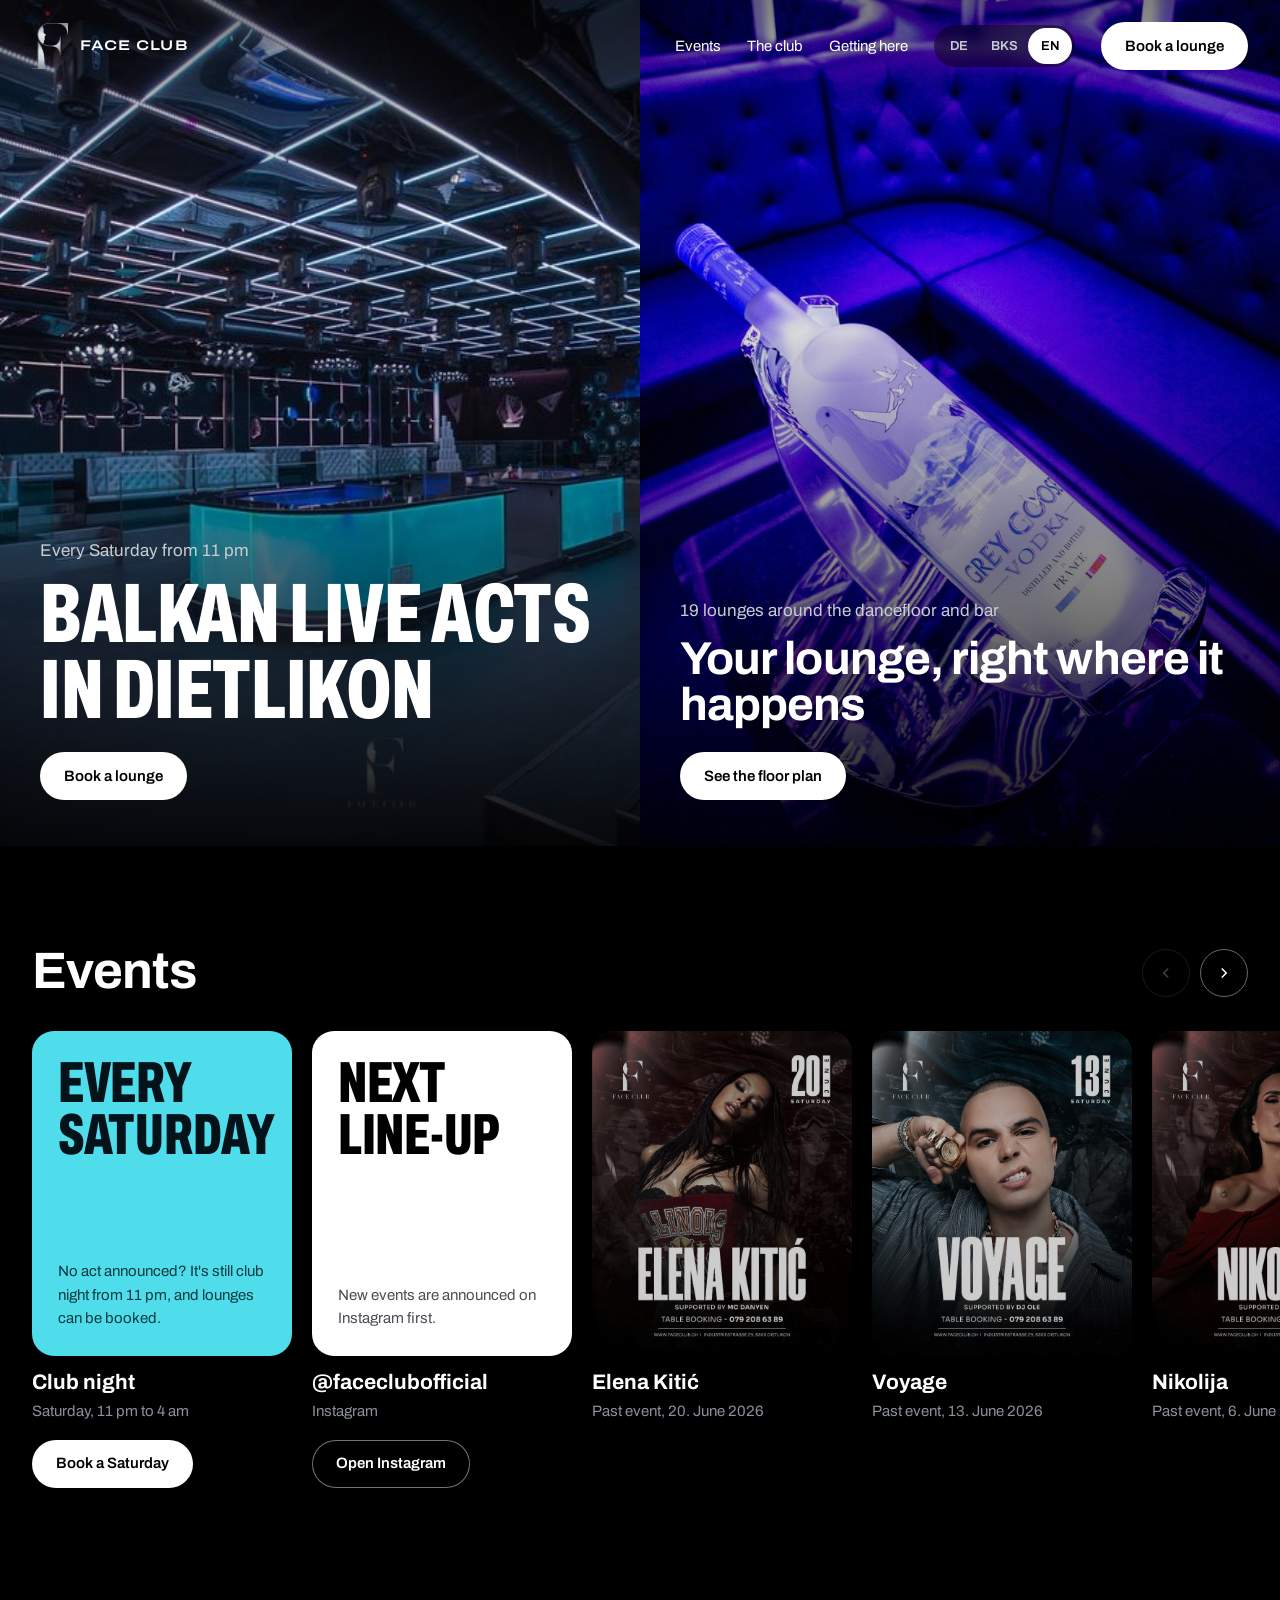
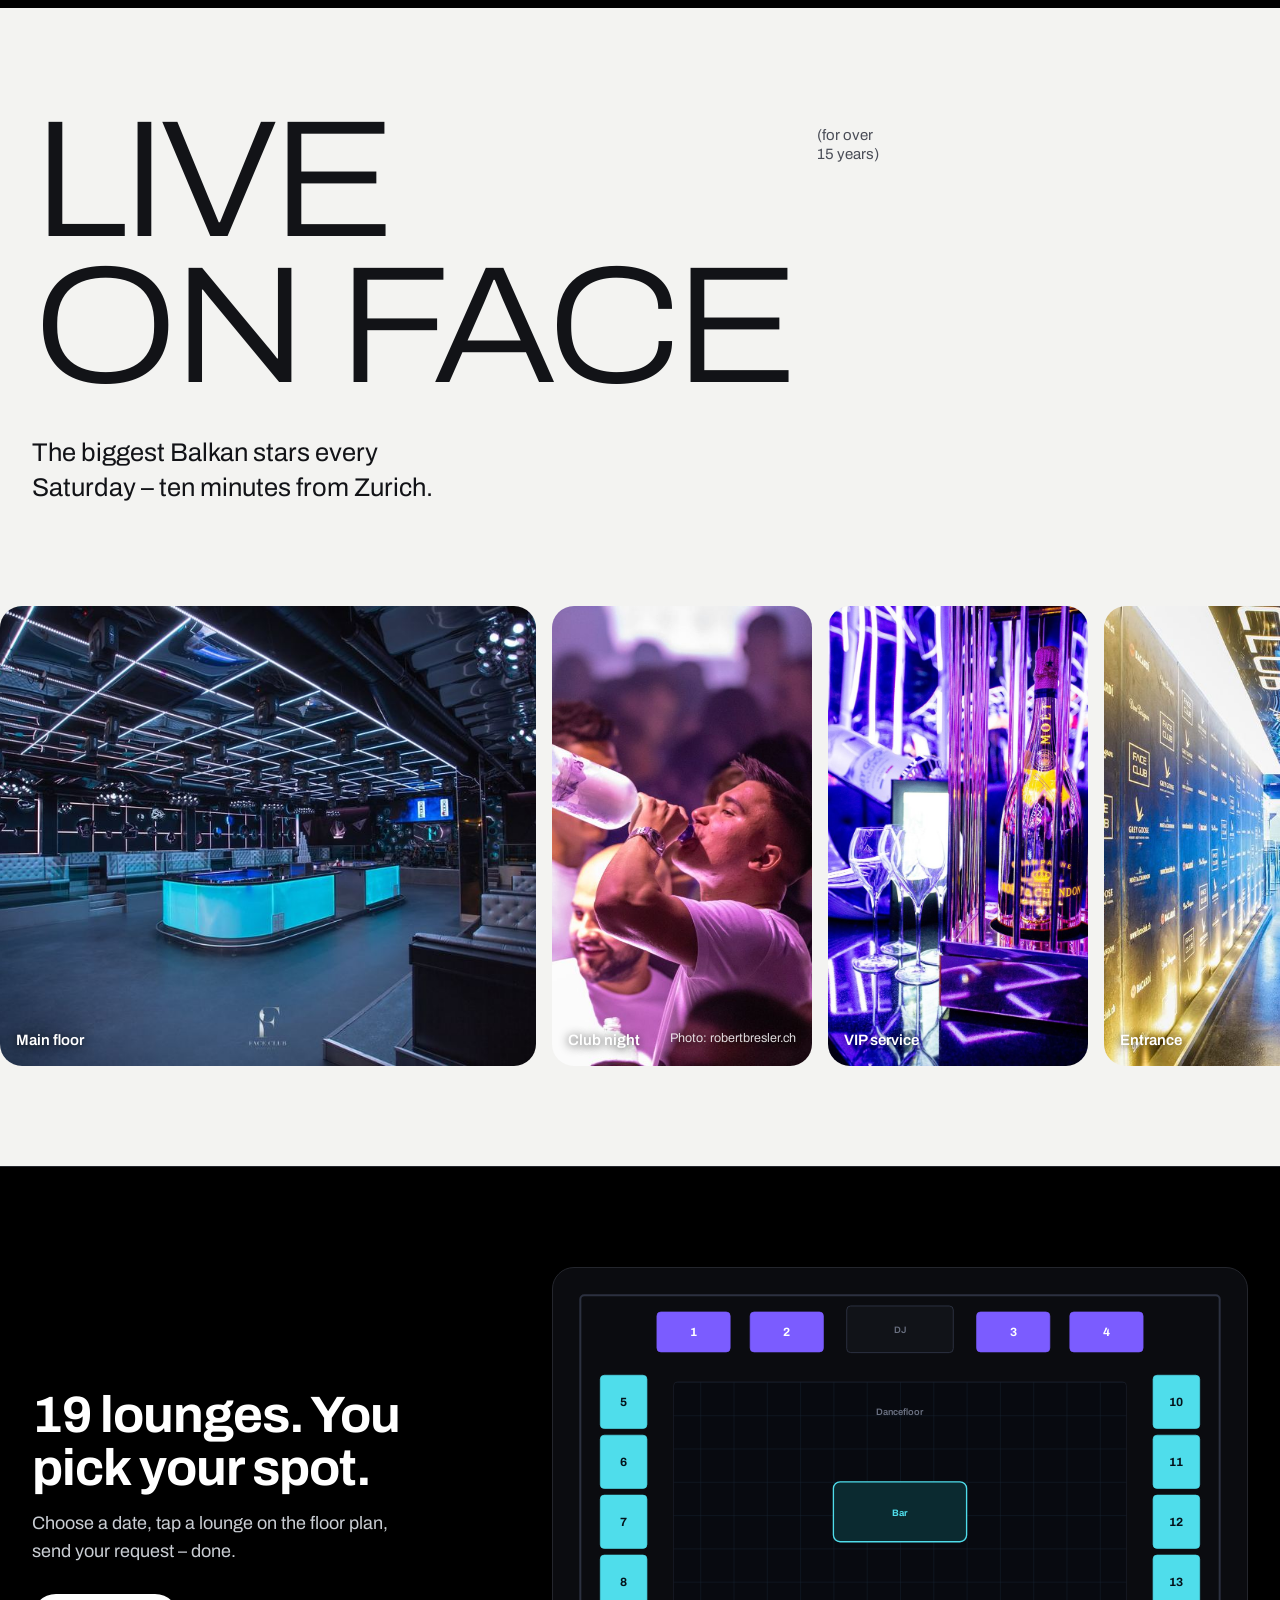
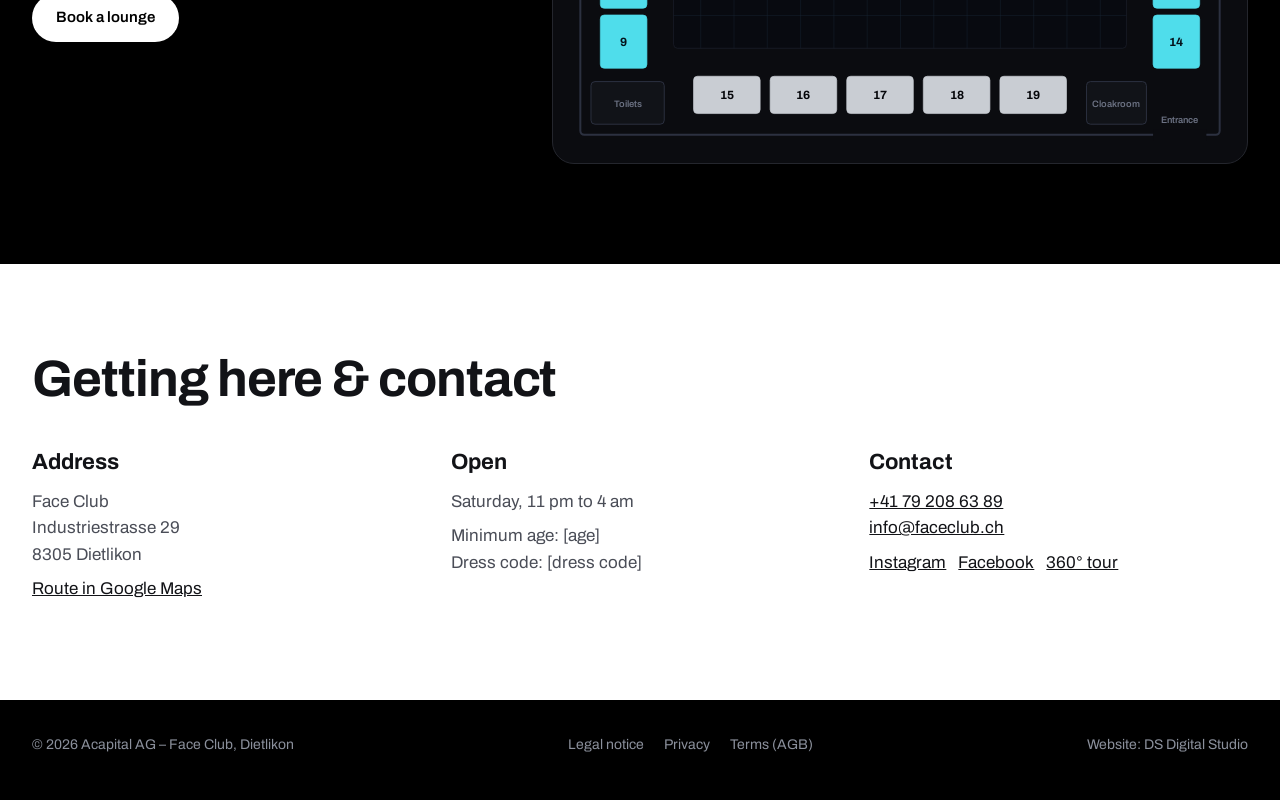
==== commit c8c86fb2: "Reservation auf eigener Seite, Handy-Plan im Hochformat, Intro-Animation Co-Authored-By: Claude Opus" ====
--- a/index.html
+++ b/index.html
@@ -59,7 +59,7 @@
 </head>
 <body>
 <div class="intro-screen" id="intro" aria-hidden="true"><img src="assets/faceclub-logo.png" alt="" width="596" height="620"></div>
-<a class="skip" href="#reservation" data-i18n="skip">Direkt zur Reservation</a>
+<a class="skip" href="#events" data-i18n="skip">Direkt zum Inhalt</a>
 
 <header class="site-head">
   <div class="nav">
@@ -80,7 +80,7 @@
         <button type="button" data-lang="bks" aria-pressed="false" title="Bosanski / Hrvatski / Srpski">BKS</button>
         <button type="button" data-lang="en" aria-pressed="false" title="English">EN</button>
       </div>
-      <a class="pill" href="#reservation" data-i18n="cta.reserve">Lounge reservieren</a>
+      <a class="pill" href="reservieren.html" data-i18n="cta.reserve">Lounge reservieren</a>
     </div>
   </div>
 </header>
@@ -96,7 +96,7 @@
       <div class="txt">
         <p class="kicker" data-i18n="hero2.kicker">19 Lounges rund um Dancefloor und Bar</p>
         <h2 data-i18n="hero2.title">Deine Lounge, direkt am Geschehen</h2>
-        <a class="pill" href="#reservation" data-i18n="hero2.cta">Clubplan ansehen</a>
+        <a class="pill" href="reservieren.html" data-i18n="hero2.cta">Clubplan ansehen</a>
       </div>
     </div>
   </section>
@@ -118,13 +118,7 @@
         <h2 id="club-title">Live<br>on Face</h2>
         <small data-i18n-html="club.since">(seit über<br>15 Jahren)</small>
       </div>
-      <div class="about">
-        <div>
-          <p data-i18n="club.p1">Jeden Samstag holen wir die grossen Namen der Balkan-Szene auf unsere Bühne.</p>
-          <p data-i18n="club.p2">Zehn Minuten von Zürich, direkt in Dietlikon.</p>
-        </div>
-        <p class="stage"><strong data-i18n="club.stage">Auf unserer Bühne standen u. a.</strong> Dragana Mirković, Mile Kitić, Saša Matić, Seka Aleksić, Indira Radić, Elena Kitić, Milica Pavlović, Darko Lazić, Jala Brat &amp; Buba Corelli, Samra, Breskvica, Senidah, Nikolija, Voyage, Relja, Devito <span data-i18n="club.and">und</span> Desingerica.</p>
-      </div>
+      <p class="club-line" data-i18n="club.short">Jeden Samstag die grössten Balkan-Stars – zehn Minuten von Zürich.</p>
     </div>
   </section>
   <div class="photos" role="region" aria-label="Fotos">
@@ -134,77 +128,14 @@
     <figure><img src="assets/club-eingang.jpg" width="1000" height="666" alt="Eingangsbereich des Face Club" loading="lazy" style="object-position:30% 50%"><figcaption><span data-i18n="ph.entry">Eingang</span></figcaption></figure>
   </div>
 
-  <section class="reserve" id="reservation" aria-labelledby="res-title">
-    <div class="wrap">
-      <div class="res-intro">
-        <h2 id="res-title" data-i18n="res.title">Lounge reservieren</h2>
-        <p data-i18n="res.intro">Wähle Datum und Lounge auf dem Plan.</p>
+  <section class="teaser" id="lounges" aria-labelledby="teaser-title">
+    <div class="wrap teaser-grid">
+      <div>
+        <h2 id="teaser-title" data-i18n="teaser.title">19 Lounges. Du wählst deinen Platz.</h2>
+        <p data-i18n="teaser.text">Datum wählen, Lounge auf dem Clubplan antippen, Anfrage senden.</p>
+        <a class="pill" href="reservieren.html" data-i18n="cta.reserve">Lounge reservieren</a>
       </div>
-
-      <div class="dates" id="dates" role="group" data-i18n-aria="res.date" aria-label="Datum"></div>
-      <ul class="zones" id="zones" data-i18n-aria="zones.aria" aria-label="Zonen"></ul>
-
-      <div class="plan-box" id="planBox">
-        <div class="plan-wrap">
-          <svg id="plan" viewBox="0 0 1000 700" role="group" data-i18n-aria="plan.aria" aria-label="Clubplan">
-            <defs>
-              <pattern id="ledGrid" width="50" height="50" patternUnits="userSpaceOnUse">
-                <rect width="50" height="50" fill="#080a10"></rect>
-                <path d="M50 0H0V50" fill="none" stroke="#1a2a3a" stroke-width="1"></path>
-              </pattern>
-            </defs>
-            <rect class="room" x="20" y="20" width="960" height="660" rx="6"></rect>
-            <rect x="880" y="672" width="80" height="16" fill="#0b0c10"></rect>
-            <text class="flabel" x="920" y="662" text-anchor="middle" data-i18n="plan.entry">Eingang</text>
-            <rect class="feature" x="420" y="36" width="160" height="70" rx="4"></rect>
-            <text class="flabel" x="500" y="76" text-anchor="middle" data-i18n="plan.dj">DJ / Bühne</text>
-            <rect class="floor" x="160" y="150" width="680" height="400" rx="4"></rect>
-            <text class="flabel" x="500" y="200" text-anchor="middle" data-i18n="plan.floor">Dancefloor</text>
-            <rect class="barisland" x="400" y="300" width="200" height="90" rx="8"></rect>
-            <text class="barlabel" x="500" y="351" text-anchor="middle" data-i18n="plan.bar">Bar</text>
-            <rect class="feature" x="36" y="600" width="110" height="64" rx="4"></rect>
-            <text class="flabel" x="91" y="637" text-anchor="middle" data-i18n="plan.wc">WC</text>
-            <rect class="feature" x="780" y="600" width="90" height="64" rx="4"></rect>
-            <text class="flabel" x="825" y="637" text-anchor="middle" data-i18n="plan.coat">Garderobe</text>
-            <g id="tables"></g>
-          </svg>
-        </div>
-        <div class="tip" id="tip" aria-hidden="true"></div>
-      </div>
-      <p class="plan-note swipe" data-i18n="plan.swipe">Plan seitlich wischen.</p>
-      <p class="plan-note" id="planNote" data-i18n="plan.note" hidden>Dunkle Lounges sind bereits vergeben.</p>
-
-      <div class="res-grid">
-        <div class="pick" id="pick" aria-live="polite"></div>
-
-        <form class="res" id="resForm" action="reserve.php" method="post" novalidate>
-          <div class="two">
-            <div class="f"><label for="f-date" data-i18n="f.date">Datum</label><select id="f-date" name="event" required></select></div>
-            <div class="f"><label for="f-table" data-i18n="f.lounge">Lounge</label><select id="f-table" name="table" required></select><span class="em" aria-live="polite"></span></div>
-          </div>
-          <div class="two">
-            <div class="f"><label for="f-guests" data-i18n="f.guests">Personen</label><input id="f-guests" name="guests" type="number" inputmode="numeric" min="1" max="30" value="6" required></div>
-            <div class="f"><label for="f-arrival" data-i18n="f.arrival">Ankunft ca.</label>
-              <select id="f-arrival" name="arrival"><option>23:00</option><option>23:30</option><option selected>00:00</option><option>00:30</option><option>01:00</option><option>01:30</option></select></div>
-          </div>
-          <div class="f"><label for="f-name" data-i18n="f.name">Vor- und Nachname</label><input id="f-name" name="name" type="text" autocomplete="name" required minlength="2"><span class="em" aria-live="polite"></span></div>
-          <div class="two">
-            <div class="f"><label for="f-phone" data-i18n="f.phone">Telefon</label><input id="f-phone" name="phone" type="tel" autocomplete="tel" placeholder="+41 79 …" required pattern="[0-9 +().\-\/]{7,25}"><span class="em" aria-live="polite"></span></div>
-            <div class="f"><label for="f-email" data-i18n="f.email">E-Mail</label><input id="f-email" name="email" type="email" autocomplete="email" required><span class="em" aria-live="polite"></span></div>
-          </div>
-          <div class="f"><label for="f-msg" data-i18n="f.msg">Wünsche (optional)</label><textarea id="f-msg" name="message" data-i18n-ph="f.msgPh" maxlength="1000"></textarea></div>
-          <div class="hp" aria-hidden="true"><label for="f-web">Website</label><input id="f-web" name="website" type="text" tabindex="-1" autocomplete="off"></div>
-          <input type="hidden" name="ts" id="f-ts">
-          <input type="hidden" name="lang" id="f-lang" value="de">
-          <label class="ok-check" id="acceptWrap"><input type="checkbox" name="accept" id="f-accept" required> <span data-i18n-html="f.accept">Mir ist bewusst, dass die Mindestkonsumation gilt.</span></label>
-          <div class="msg" id="msg" role="status"></div>
-          <div class="actions">
-            <button class="pill" type="submit" id="send" data-i18n="f.submit">Anfrage senden</button>
-            <button class="pill wa" type="button" id="sendWa" data-i18n="f.wa">Per WhatsApp senden</button>
-          </div>
-          <p class="alt"><span data-i18n="f.or">Oder ruf uns an:</span> <a href="tel:+41792086389">079 208 63 89</a></p>
-        </form>
-      </div>
+      <a class="mini-plan" href="reservieren.html" aria-hidden="true" tabindex="-1"><svg id="miniPlan" role="presentation"></svg></a>
     </div>
   </section>
 
@@ -241,7 +172,7 @@
   </div>
 </footer>
 
-<div class="sticky-cta off" id="stickyCta"><a class="pill" href="#reservation" data-i18n="cta.reserve">Lounge reservieren</a></div>
+<div class="sticky-cta off" id="stickyCta"><a class="pill" href="reservieren.html" data-i18n="cta.reserve">Lounge reservieren</a></div>
 
 <script src="assets/js/config.js"></script>
 <script src="assets/js/i18n.js"></script>
--- a/assets/css/style.css
+++ b/assets/css/style.css
@@ -104,9 +104,10 @@
 
 /* Weisser Block */
 .paper{background:var(--paper);color:var(--ink);padding:100px 0 40px}
-.big-type{display:flex;align-items:flex-start;gap:24px;margin:0 0 64px}
+.big-type{display:flex;align-items:flex-start;gap:24px;margin:0 0 36px}
 .big-type h2{margin:0;font-weight:300;font-stretch:110%;font-size:clamp(64px,13vw,210px);line-height:.88;letter-spacing:-.045em;text-transform:uppercase}
 .big-type small{font-size:15px;line-height:1.3;color:var(--ink2);margin-top:1.2em;white-space:nowrap}
+.club-line{margin:0;font-size:clamp(20px,2vw,26px);line-height:1.35;max-width:30ch}
 .about{display:grid;grid-template-columns:minmax(0,1fr) minmax(0,1fr);gap:56px}
 .about p{margin:0 0 16px;font-size:20px;line-height:1.5;max-width:46ch}
 .about .stage{font-size:17px;color:var(--ink2);max-width:52ch}
@@ -121,8 +122,26 @@
 .photos .wide{grid-column:span 2}
 @media (max-width:600px){.photos{grid-auto-columns:80%;padding:40px 18px 72px}.photos figure{height:420px}.photos .wide{grid-column:span 1}}
 
+/* Teaser Startseite */
+.teaser{padding:100px 0;border-top:1px solid var(--rule)}
+.teaser-grid{display:grid;grid-template-columns:minmax(0,.8fr) minmax(0,1.2fr);gap:56px;align-items:center}
+.teaser h2{margin:0 0 16px;font-weight:700;font-size:clamp(34px,4vw,56px);letter-spacing:-.02em;line-height:1.02}
+.teaser p{margin:0 0 28px;color:var(--chrome);font-size:18px;max-width:38ch}
+.mini-plan{display:block;border-radius:var(--r-lg);background:#0b0c10;border:1px solid var(--rule);padding:14px;transition:border-color .2s}
+.mini-plan:hover{border-color:#4a4f5c}
+.mini-plan svg{display:block;width:100%;height:auto;pointer-events:none}
+@media (max-width:860px){.teaser{padding:76px 0}.teaser-grid{grid-template-columns:1fr;gap:32px}.mini-plan{max-width:420px}}
+
 /* Reservation */
 .reserve{padding:100px 0 110px}
+.reserve.page{padding:140px 0 100px}
+.reserve h1{margin:0;font-weight:700;font-size:clamp(40px,5vw,72px);letter-spacing:-.025em;line-height:1}
+.step{display:flex;align-items:center;gap:12px;margin:40px 0 16px;font-size:20px;font-weight:600}
+.step span{display:grid;place-items:center;width:32px;height:32px;border-radius:50%;background:var(--white);color:var(--black);font-size:15px;font-weight:700;flex-shrink:0}
+.site-head.solid{position:absolute;background:var(--black);border-bottom:1px solid var(--rule)}
+@media (max-width:700px){.reserve.page{padding:104px 0 80px}.step{margin:32px 0 12px;font-size:18px}
+  .zones{flex-direction:column;gap:0}.zones button{min-height:36px;padding:4px 0;font-size:14px}
+  .plan-wrap{padding:6px}}
 .res-intro{display:flex;flex-wrap:wrap;justify-content:space-between;gap:16px 40px;align-items:end;margin-bottom:30px}
 .res-intro p{margin:0;color:var(--chrome);max-width:44ch}
 .dates{display:flex;gap:10px;overflow-x:auto;padding:2px 2px 14px;margin:0 0 6px;scrollbar-width:thin;scrollbar-color:#333 transparent}
@@ -139,24 +158,22 @@
 .zones b{font-weight:600}
 .zones em{font-style:normal;color:var(--muted)}
 .plan-box{position:relative}
-.plan-wrap{overflow-x:auto;-webkit-overflow-scrolling:touch;border-radius:var(--r-lg);background:#0b0c10;border:1px solid var(--rule)}
+.plan-wrap{overflow:hidden;border-radius:var(--r-lg);background:#0b0c10;border:1px solid var(--rule)}
 .plan-wrap svg{display:block;width:100%;height:auto}
-@media (max-width:760px){.plan-wrap svg{min-width:720px}}
+
 .plan-note{font-size:14px;color:var(--muted);margin:10px 0 0}
-.plan-note.swipe{display:none}
-@media (max-width:760px){.plan-note.swipe{display:block}}
 .tip{position:absolute;pointer-events:none;background:var(--white);color:var(--black);font-size:14px;line-height:1.35;padding:8px 12px;border-radius:10px;box-shadow:0 8px 24px rgba(0,0,0,.4);transform:translate(-50%,calc(-100% - 12px));white-space:nowrap;opacity:0;transition:opacity .12s;z-index:5}
 .tip.on{opacity:1}
 .tip b{font-weight:700}
 
 svg .room{fill:none;stroke:#2c3140;stroke-width:3}
 svg .feature{fill:#111318;stroke:#2c3140;stroke-width:1.5}
-svg .floor{fill:url(#ledGrid);stroke:#1d212c}
-svg .flabel{fill:#6b7182;font:600 14px Archivo,sans-serif}
+svg .floor{stroke:#1d212c}
+svg .flabel{fill:#6b7182;font-family:Archivo,sans-serif;font-weight:600}
 svg .barisland{fill:#0b2a30;stroke:var(--bar);stroke-width:2}
-svg .barlabel{fill:var(--bar);font:700 15px Archivo,sans-serif}
+svg .barlabel{fill:var(--bar);font-family:Archivo,sans-serif;font-weight:700}
 svg .tbl{cursor:pointer;outline:none}
-svg .tbl text{font:700 18px Archivo,sans-serif;pointer-events:none}
+svg .tbl text{font-family:Archivo,sans-serif;font-weight:700;pointer-events:none}
 svg .tbl .ring{fill:none;stroke:none}
 svg .tbl:hover .shape{stroke:#fff;stroke-width:3}
 svg .tbl:focus-visible .ring{stroke:var(--bar);stroke-width:3}
@@ -167,7 +184,7 @@
 svg .tbl.reserved text{fill:#454b5a!important}
 svg .tbl.dim{opacity:.15}
 
-.res-grid{display:grid;grid-template-columns:minmax(0,1fr) minmax(0,1.45fr);gap:48px;margin-top:44px;align-items:start}
+.res-grid{display:grid;grid-template-columns:minmax(0,1fr) minmax(0,1.45fr);gap:48px;align-items:start}
 @media (max-width:960px){.res-grid{grid-template-columns:1fr;gap:28px}}
 .pick{position:sticky;top:24px;background:var(--deck);border:1px solid var(--rule);border-radius:var(--r-lg);overflow:hidden}
 @media (max-width:960px){.pick{position:static}}
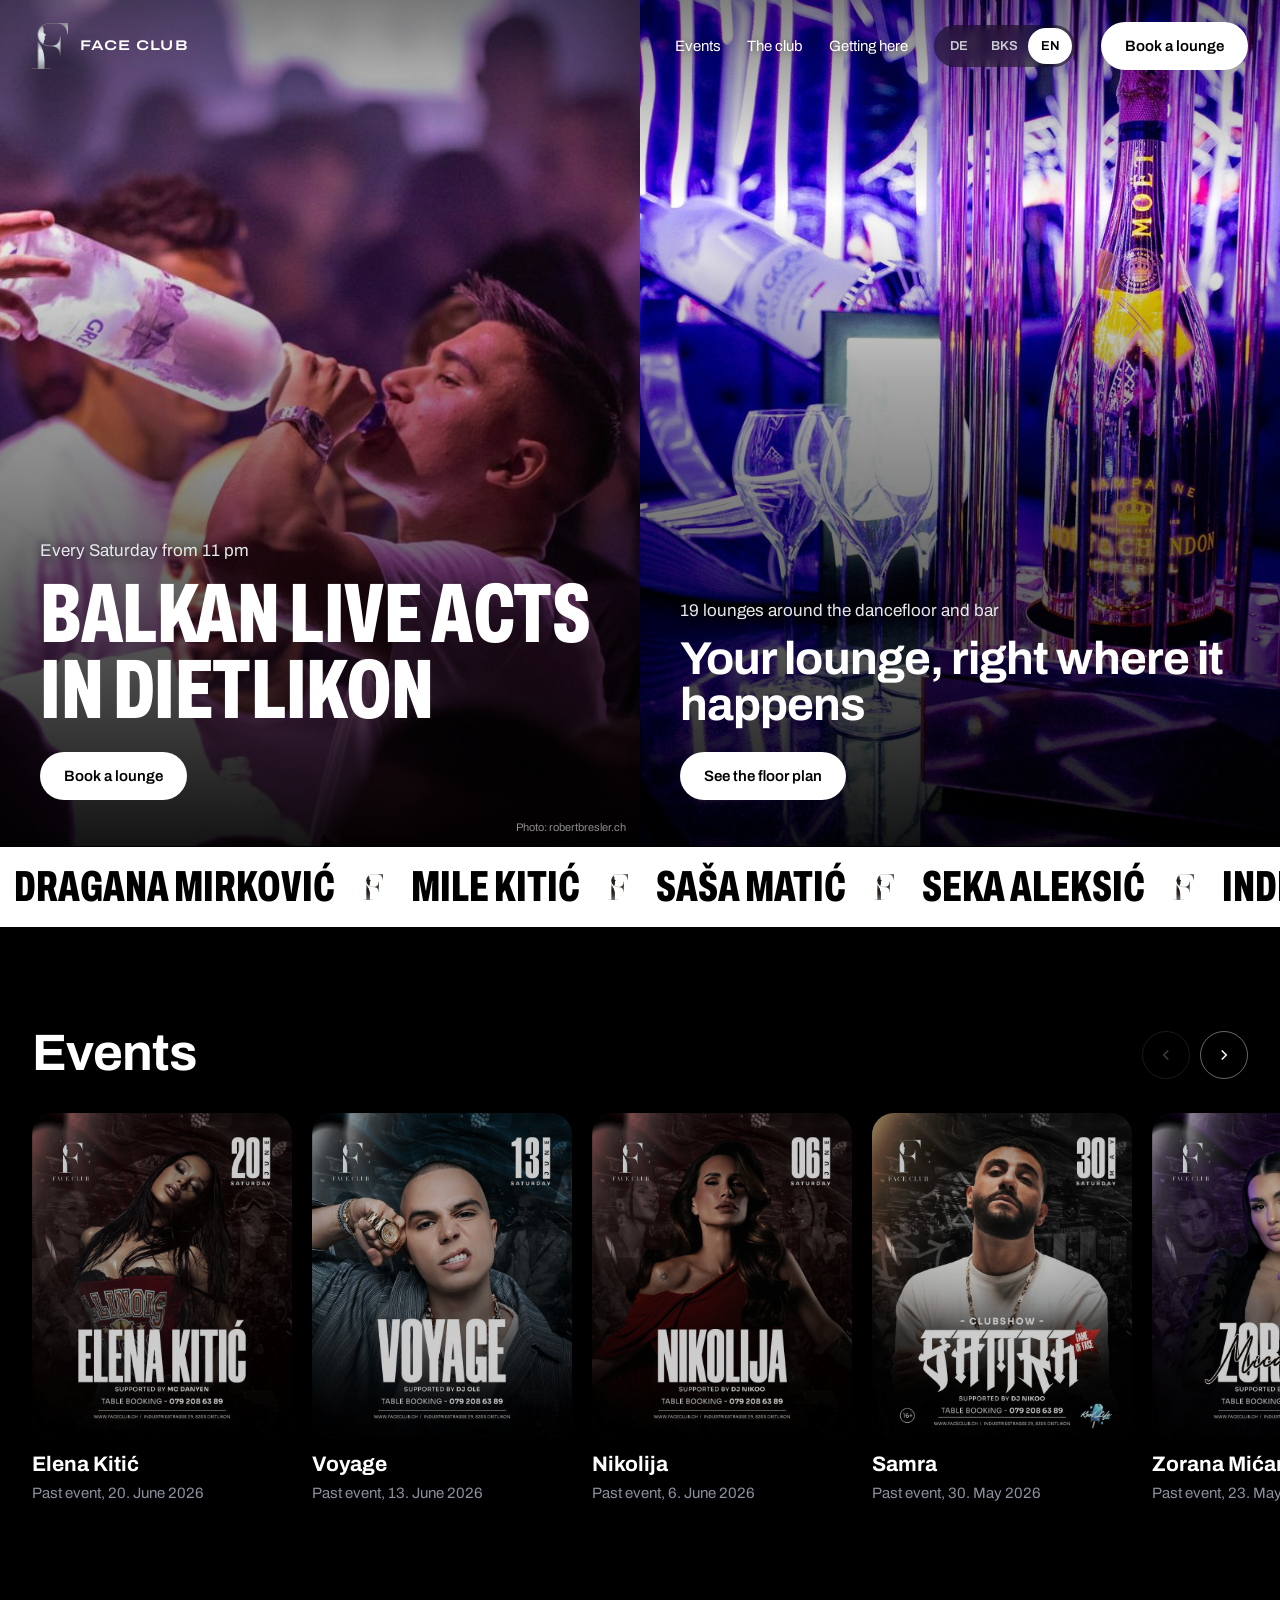
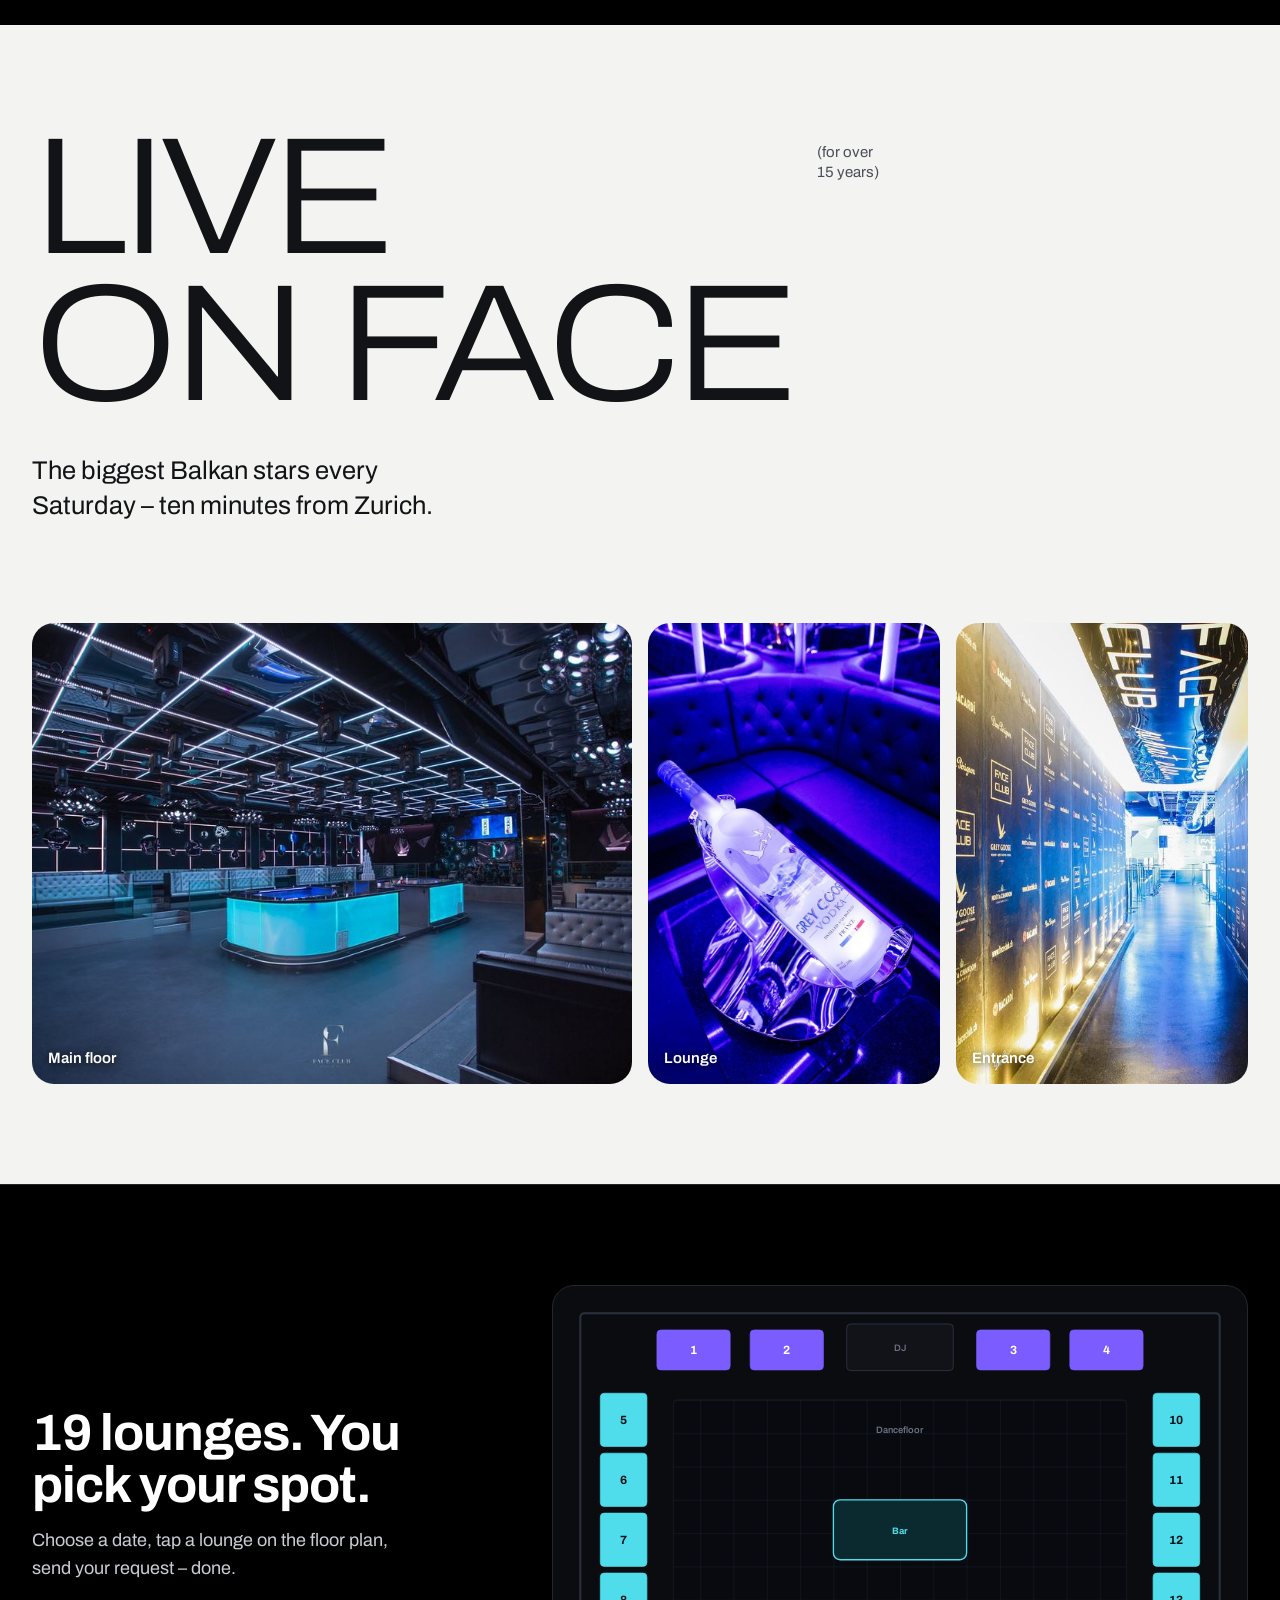
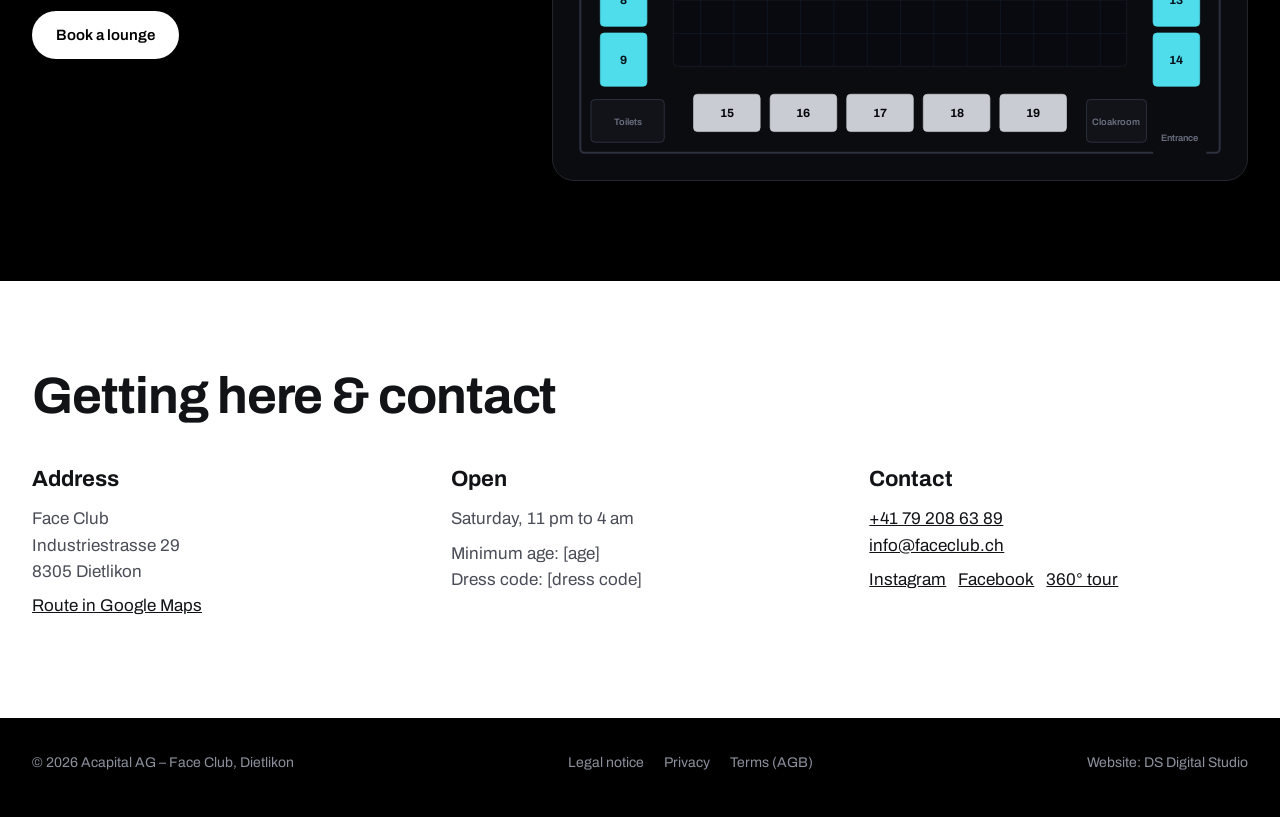
==== commit d9725743: "Startseite: Partyfoto, Countdown, Artist-Laufband Co-Authored-By: Claude Opus 5.5 <noreply@anthropic" ====
--- a/index.html
+++ b/index.html
@@ -88,11 +88,12 @@
 <main id="top">
   <section class="split" id="hero" aria-label="Face Club">
     <div class="half">
-      <img src="assets/club-saal.jpg" srcset="assets/club-saal-900.jpg 900w, assets/club-saal.jpg 1800w" sizes="(max-width:860px) 100vw, 50vw" width="1800" height="1200" alt="Hauptsaal des Face Club mit beleuchteter Bar" fetchpriority="high" style="object-position:40% 50%">
+      <img src="assets/club-crowd-lg.jpg" srcset="assets/club-crowd.jpg 1200w, assets/club-crowd-lg.jpg 1712w" sizes="(max-width:860px) 100vw, 50vw" width="1712" height="1141" alt="Gäste feiern im Face Club" fetchpriority="high" class="crowd">
+      <span class="credit" data-i18n="ph.credit">Foto: robertbresler.ch</span>
       <div class="txt" id="heroEvent"></div>
     </div>
     <div class="half">
-      <img src="assets/club-lounge.jpg" width="800" height="1199" alt="Lounge mit Flaschenservice" style="object-position:50% 55%">
+      <img src="assets/club-vip-moet.jpg" width="800" height="1199" alt="Champagner-Service in der VIP Lounge" style="object-position:50% 45%">
       <div class="txt">
         <p class="kicker" data-i18n="hero2.kicker">19 Lounges rund um Dancefloor und Bar</p>
         <h2 data-i18n="hero2.title">Deine Lounge, direkt am Geschehen</h2>
@@ -100,6 +101,11 @@
       </div>
     </div>
   </section>
+
+  <div class="ticker" aria-label="Artists im Face Club">
+    <ul class="ticker-track"><li>Dragana Mirković</li><li class="f" aria-hidden="true"><img src="assets/faceclub-f.png" alt="" width="20" height="26"></li><li>Mile Kitić</li><li class="f" aria-hidden="true"><img src="assets/faceclub-f.png" alt="" width="20" height="26"></li><li>Saša Matić</li><li class="f" aria-hidden="true"><img src="assets/faceclub-f.png" alt="" width="20" height="26"></li><li>Seka Aleksić</li><li class="f" aria-hidden="true"><img src="assets/faceclub-f.png" alt="" width="20" height="26"></li><li>Indira Radić</li><li class="f" aria-hidden="true"><img src="assets/faceclub-f.png" alt="" width="20" height="26"></li><li>Elena Kitić</li><li class="f" aria-hidden="true"><img src="assets/faceclub-f.png" alt="" width="20" height="26"></li><li>Milica Pavlović</li><li class="f" aria-hidden="true"><img src="assets/faceclub-f.png" alt="" width="20" height="26"></li><li>Darko Lazić</li><li class="f" aria-hidden="true"><img src="assets/faceclub-f.png" alt="" width="20" height="26"></li><li>Jala Brat</li><li class="f" aria-hidden="true"><img src="assets/faceclub-f.png" alt="" width="20" height="26"></li><li>Buba Corelli</li><li class="f" aria-hidden="true"><img src="assets/faceclub-f.png" alt="" width="20" height="26"></li><li>Samra</li><li class="f" aria-hidden="true"><img src="assets/faceclub-f.png" alt="" width="20" height="26"></li><li>Breskvica</li><li class="f" aria-hidden="true"><img src="assets/faceclub-f.png" alt="" width="20" height="26"></li><li>Senidah</li><li class="f" aria-hidden="true"><img src="assets/faceclub-f.png" alt="" width="20" height="26"></li><li>Nikolija</li><li class="f" aria-hidden="true"><img src="assets/faceclub-f.png" alt="" width="20" height="26"></li><li>Voyage</li><li class="f" aria-hidden="true"><img src="assets/faceclub-f.png" alt="" width="20" height="26"></li><li>Relja</li><li class="f" aria-hidden="true"><img src="assets/faceclub-f.png" alt="" width="20" height="26"></li><li>Devito</li><li class="f" aria-hidden="true"><img src="assets/faceclub-f.png" alt="" width="20" height="26"></li><li>Desingerica</li><li class="f" aria-hidden="true"><img src="assets/faceclub-f.png" alt="" width="20" height="26"></li><li>Zorana Mićanović</li><li class="f" aria-hidden="true"><img src="assets/faceclub-f.png" alt="" width="20" height="26"></li><li>Teodora</li><li class="f" aria-hidden="true"><img src="assets/faceclub-f.png" alt="" width="20" height="26"></li></ul>
+    <ul class="ticker-track" aria-hidden="true"><li>Dragana Mirković</li><li class="f" aria-hidden="true"><img src="assets/faceclub-f.png" alt="" width="20" height="26"></li><li>Mile Kitić</li><li class="f" aria-hidden="true"><img src="assets/faceclub-f.png" alt="" width="20" height="26"></li><li>Saša Matić</li><li class="f" aria-hidden="true"><img src="assets/faceclub-f.png" alt="" width="20" height="26"></li><li>Seka Aleksić</li><li class="f" aria-hidden="true"><img src="assets/faceclub-f.png" alt="" width="20" height="26"></li><li>Indira Radić</li><li class="f" aria-hidden="true"><img src="assets/faceclub-f.png" alt="" width="20" height="26"></li><li>Elena Kitić</li><li class="f" aria-hidden="true"><img src="assets/faceclub-f.png" alt="" width="20" height="26"></li><li>Milica Pavlović</li><li class="f" aria-hidden="true"><img src="assets/faceclub-f.png" alt="" width="20" height="26"></li><li>Darko Lazić</li><li class="f" aria-hidden="true"><img src="assets/faceclub-f.png" alt="" width="20" height="26"></li><li>Jala Brat</li><li class="f" aria-hidden="true"><img src="assets/faceclub-f.png" alt="" width="20" height="26"></li><li>Buba Corelli</li><li class="f" aria-hidden="true"><img src="assets/faceclub-f.png" alt="" width="20" height="26"></li><li>Samra</li><li class="f" aria-hidden="true"><img src="assets/faceclub-f.png" alt="" width="20" height="26"></li><li>Breskvica</li><li class="f" aria-hidden="true"><img src="assets/faceclub-f.png" alt="" width="20" height="26"></li><li>Senidah</li><li class="f" aria-hidden="true"><img src="assets/faceclub-f.png" alt="" width="20" height="26"></li><li>Nikolija</li><li class="f" aria-hidden="true"><img src="assets/faceclub-f.png" alt="" width="20" height="26"></li><li>Voyage</li><li class="f" aria-hidden="true"><img src="assets/faceclub-f.png" alt="" width="20" height="26"></li><li>Relja</li><li class="f" aria-hidden="true"><img src="assets/faceclub-f.png" alt="" width="20" height="26"></li><li>Devito</li><li class="f" aria-hidden="true"><img src="assets/faceclub-f.png" alt="" width="20" height="26"></li><li>Desingerica</li><li class="f" aria-hidden="true"><img src="assets/faceclub-f.png" alt="" width="20" height="26"></li><li>Zorana Mićanović</li><li class="f" aria-hidden="true"><img src="assets/faceclub-f.png" alt="" width="20" height="26"></li><li>Teodora</li><li class="f" aria-hidden="true"><img src="assets/faceclub-f.png" alt="" width="20" height="26"></li></ul>
+  </div>
 
   <section class="events" id="events" aria-labelledby="ev-title">
     <div class="wrap sec-head">
@@ -123,8 +129,7 @@
   </section>
   <div class="photos" role="region" aria-label="Fotos">
     <figure class="wide"><img src="assets/club-saal.jpg" srcset="assets/club-saal-900.jpg 900w, assets/club-saal.jpg 1800w" sizes="(max-width:600px) 80vw, 60vw" width="1800" height="1200" alt="Hauptsaal mit Bar und Lounges" loading="lazy"><figcaption><span data-i18n="ph.main">Main Floor</span></figcaption></figure>
-    <figure><img src="assets/club-crowd.jpg" width="1200" height="800" alt="Gäste feiern im Face Club" loading="lazy" style="object-position:62% 50%"><figcaption><span data-i18n="ph.crowd">Clubnacht</span><small data-i18n="ph.credit">Foto: robertbresler.ch</small></figcaption></figure>
-    <figure><img src="assets/club-vip-moet.jpg" width="800" height="1199" alt="Champagner-Service in der VIP Lounge" loading="lazy"><figcaption><span data-i18n="ph.vip">VIP Service</span></figcaption></figure>
+    <figure><img src="assets/club-lounge.jpg" width="800" height="1199" alt="Lounge mit Flaschenservice" loading="lazy"><figcaption><span data-i18n="ph.lounge">Lounge</span></figcaption></figure>
     <figure><img src="assets/club-eingang.jpg" width="1000" height="666" alt="Eingangsbereich des Face Club" loading="lazy" style="object-position:30% 50%"><figcaption><span data-i18n="ph.entry">Eingang</span></figcaption></figure>
   </div>
 
--- a/assets/css/style.css
+++ b/assets/css/style.css
@@ -54,13 +54,13 @@
 .half{position:relative;overflow:hidden;display:flex;align-items:flex-end;min-height:540px;isolation:isolate}
 .half > img{position:absolute;inset:0;width:100%;height:100%;object-fit:cover;z-index:-2;transition:transform 1.2s cubic-bezier(.2,.7,.2,1)}
 .half:hover > img{transform:scale(1.025)}
-.half::after{content:"";position:absolute;inset:0;z-index:-1;background:linear-gradient(180deg,rgba(0,0,0,.5) 0%,rgba(0,0,0,0) 26%,rgba(0,0,0,.25) 50%,rgba(0,0,0,.9) 100%)}
+.half::after{content:"";position:absolute;inset:0;z-index:-1;background:linear-gradient(180deg,rgba(0,0,0,.5) 0%,rgba(0,0,0,0) 24%,rgba(0,0,0,.35) 45%,rgba(0,0,0,.92) 100%)}
 .half .txt{padding:0 40px 46px;max-width:660px}
-.kicker{margin:0 0 12px;font-size:17px;color:var(--chrome)}
+.kicker{margin:0 0 12px;font-size:17px;color:#e6e8ec;text-shadow:0 1px 12px rgba(0,0,0,.9)}
 .half h1{margin:0 0 24px;font-size:clamp(58px,6.6vw,118px)}
 .half h2{margin:0 0 24px;font-weight:700;font-size:clamp(34px,3.6vw,56px);line-height:1;letter-spacing:-.02em}
 .soldout{display:inline-block;margin-left:10px;font-size:13px;font-weight:700;background:var(--white);color:var(--black);padding:4px 10px;border-radius:999px;vertical-align:2px}
-@media (max-width:860px){.split{grid-template-columns:1fr;min-height:0}.half{min-height:74svh}.half + .half{min-height:56svh}.half .txt{padding:0 18px 30px}}
+@media (max-width:860px){.split{grid-template-columns:1fr;min-height:0}.half{min-height:86svh}.half + .half{min-height:48svh}.half .txt{padding:0 18px 34px}.countdown div{min-width:62px}}
 /* Einmalige Einstiegsbewegung */
 @media (prefers-reduced-motion:no-preference){
   .half .txt > *{animation:rise .9s cubic-bezier(.2,.7,.2,1) both}
@@ -69,6 +69,25 @@
   .half + .half .txt > *{animation-delay:.25s}
   @keyframes rise{from{opacity:0;transform:translateY(18px)}to{opacity:1;transform:none}}
 }
+
+/* Hero: Partyfoto + Countdown */
+.half > img.crowd{object-position:58% 35%}
+.credit{position:absolute;right:14px;bottom:10px;font-size:11px;color:rgba(255,255,255,.55);z-index:1}
+.countdown{display:flex;gap:10px;margin:0 0 26px}
+.countdown div{min-width:68px;padding:10px 12px 8px;border-radius:14px;background:rgba(0,0,0,.45);backdrop-filter:blur(8px);-webkit-backdrop-filter:blur(8px);border:1px solid rgba(255,255,255,.18);text-align:center}
+.countdown b{display:block;font-stretch:62%;font-weight:800;font-size:34px;line-height:1}
+.countdown span{display:block;font-size:12px;color:var(--chrome);margin-top:4px}
+.tonight{display:inline-block;margin:0 0 22px;padding:6px 12px;border-radius:999px;background:var(--bar);color:#04121a;font-weight:700;font-size:14px}
+@media (prefers-reduced-motion:no-preference){.tonight{animation:pulse 1.6s ease-in-out infinite}@keyframes pulse{50%{opacity:.6}}}
+
+/* Laufband mit Artists */
+.ticker{display:flex;overflow:hidden;background:var(--white);color:var(--black);border-block:1px solid #000;user-select:none}
+.ticker-track{display:flex;align-items:center;gap:28px;flex-shrink:0;margin:0;padding:18px 14px;list-style:none;animation:marquee 60s linear infinite}
+.ticker:hover .ticker-track{animation-play-state:paused}
+.ticker li{font-stretch:62%;font-weight:800;font-size:clamp(28px,3.4vw,46px);text-transform:uppercase;line-height:1;white-space:nowrap}
+.ticker li.f img{height:26px;width:auto;filter:invert(1)}
+@keyframes marquee{to{transform:translateX(-100%)}}
+@media (prefers-reduced-motion:reduce){.ticker{overflow-x:auto}.ticker-track{animation:none}}
 
 /* Section heads */
 .sec-head{display:flex;justify-content:space-between;align-items:end;gap:20px;margin-bottom:34px}
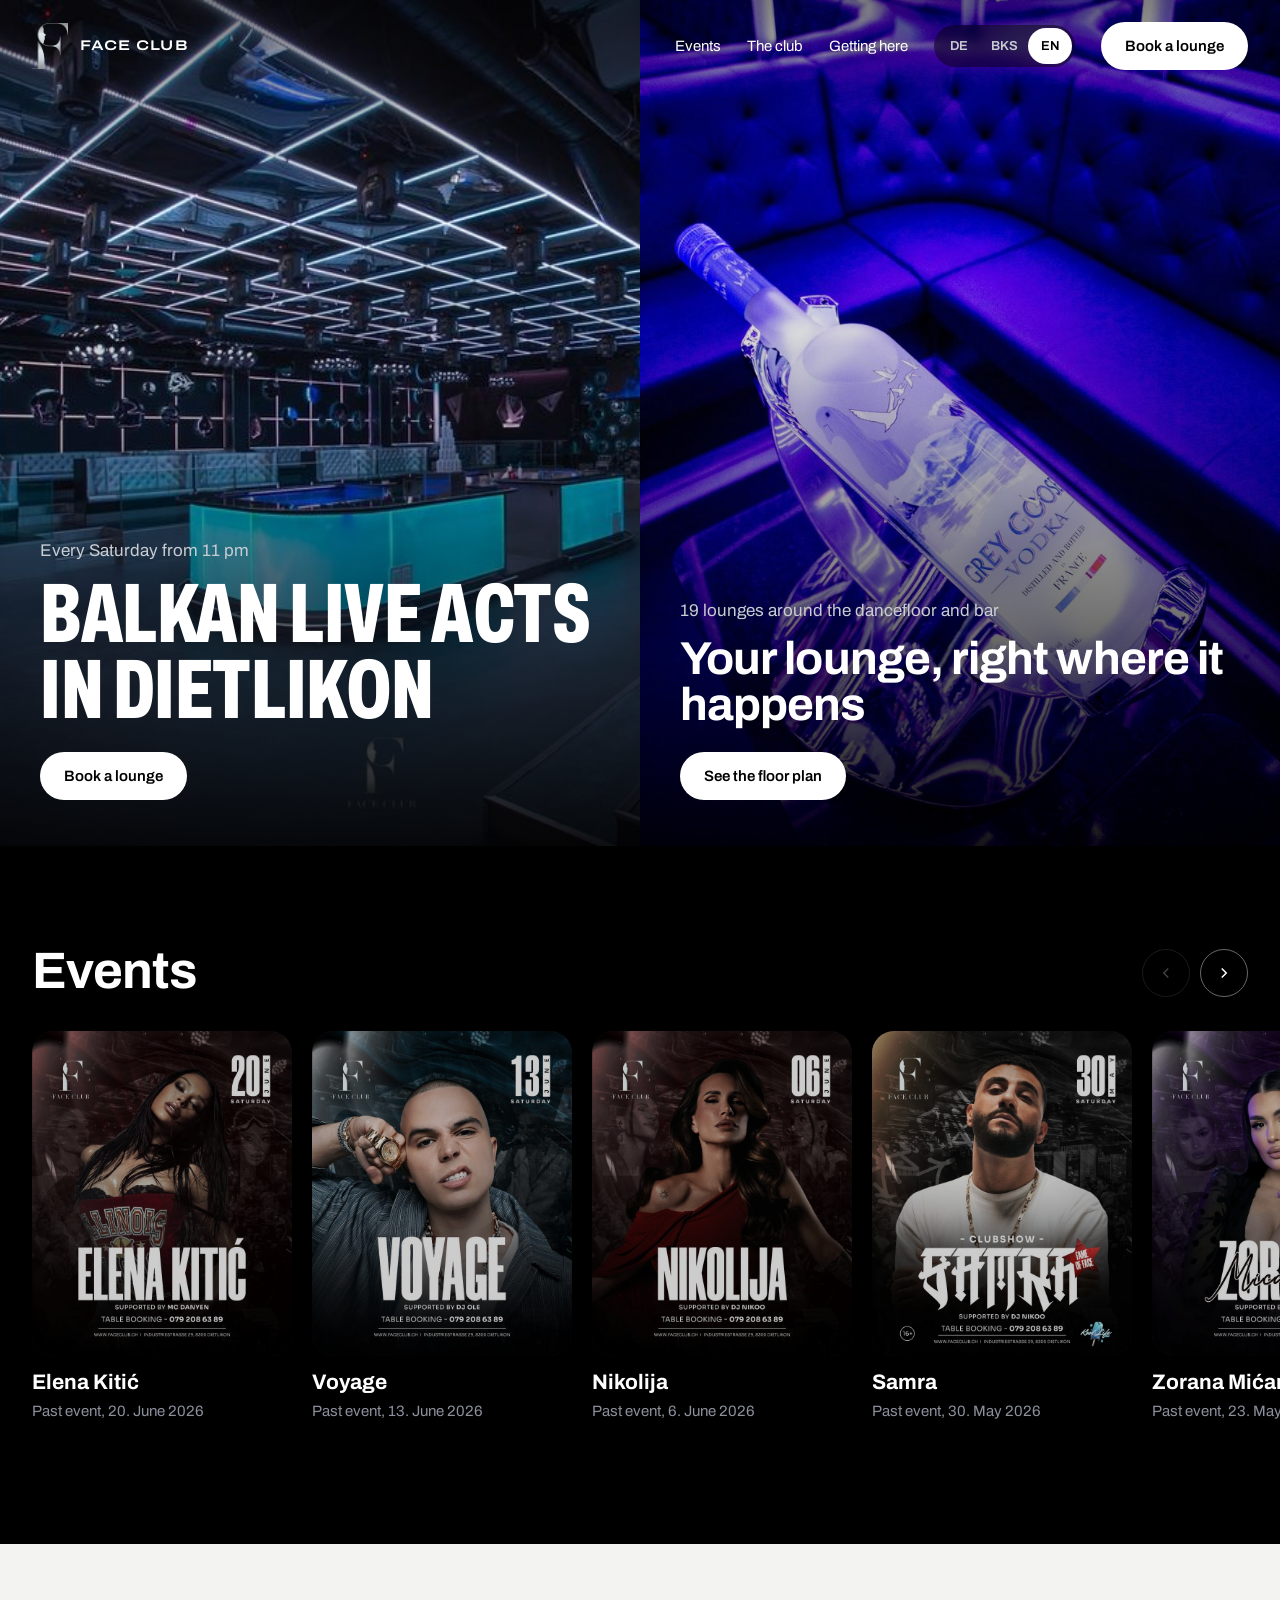
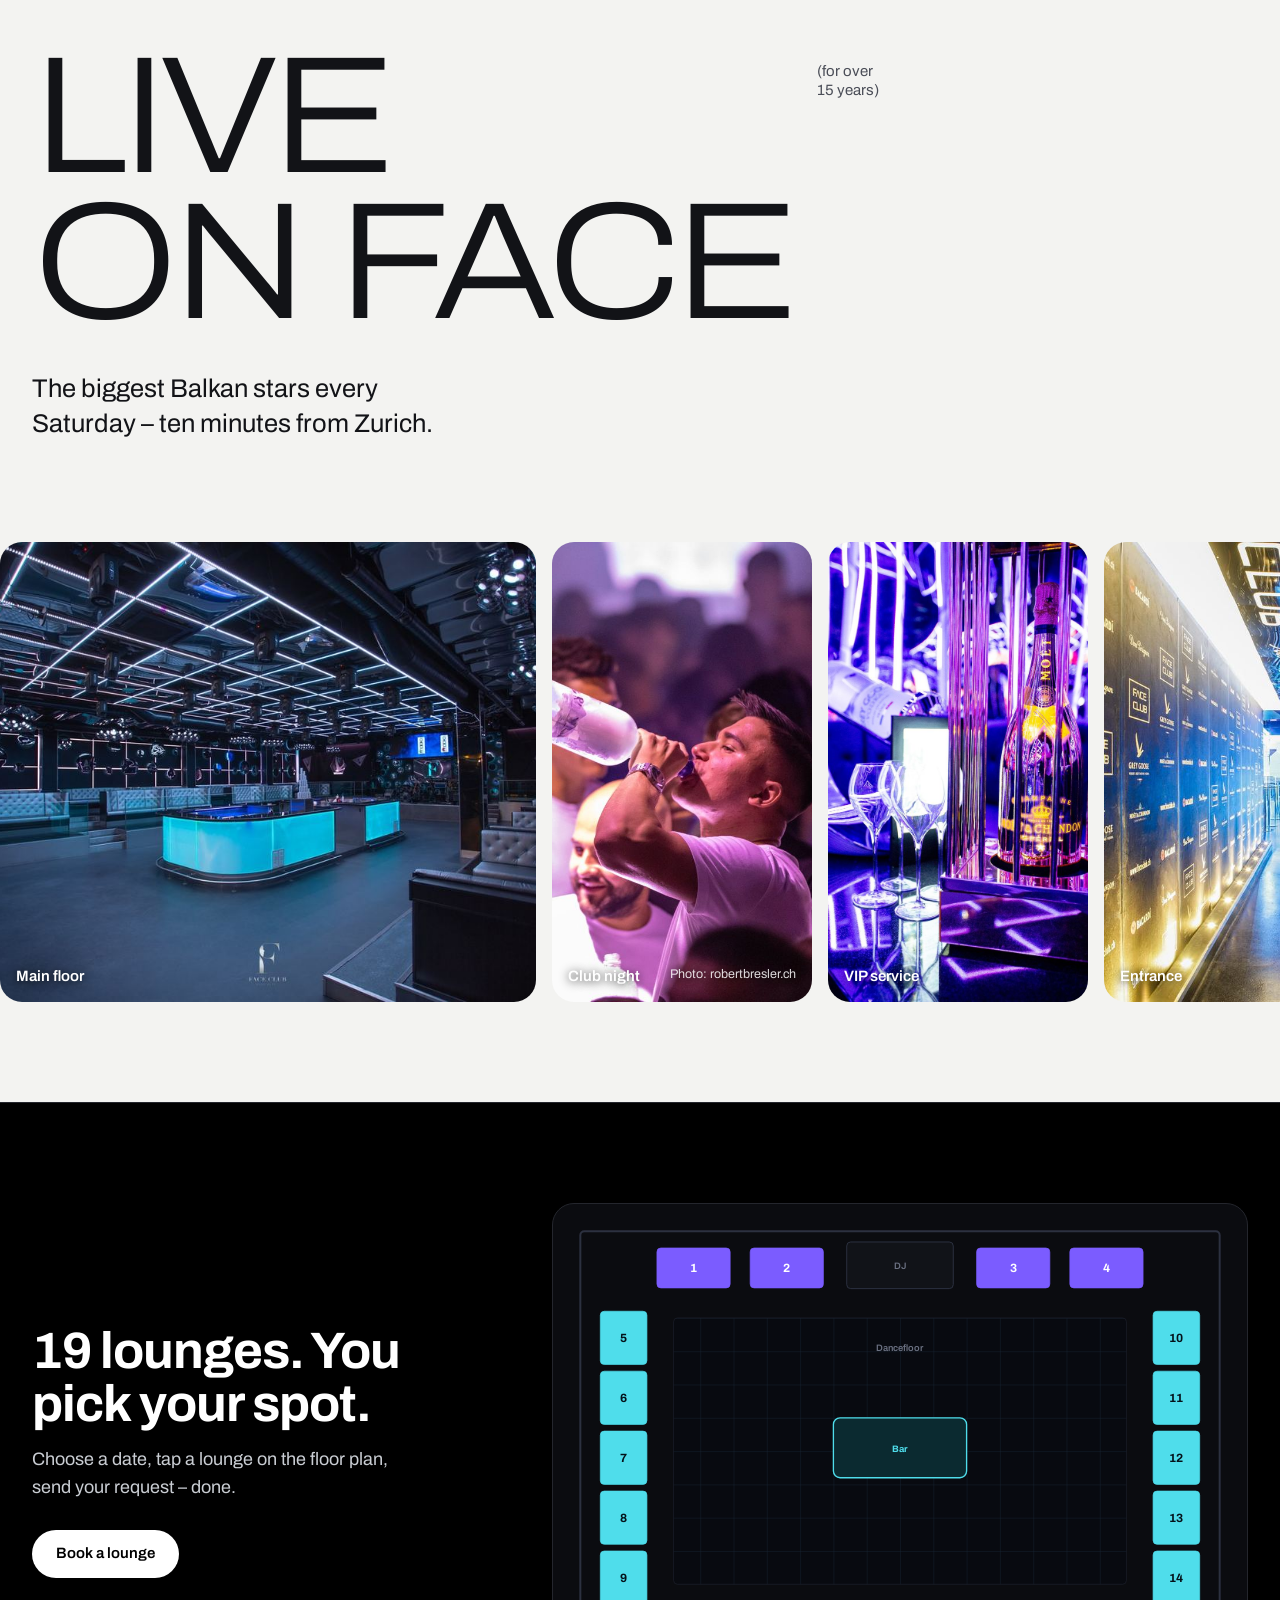
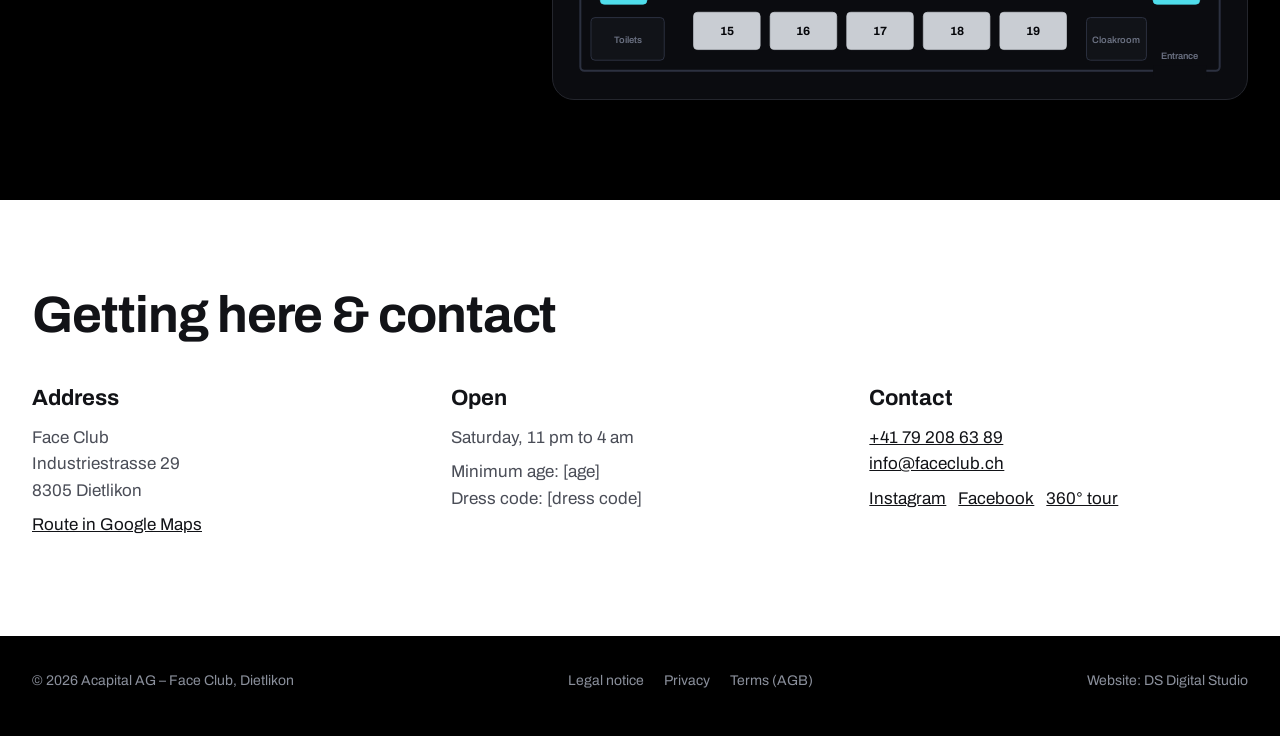
==== commit 3d7dc74a: "Zurück zur vorherigen Startseite (ohne Partyfoto, Countdown, Laufband) Co-Authored-By: Claude Opus 5" ====
--- a/index.html
+++ b/index.html
@@ -88,12 +88,11 @@
 <main id="top">
   <section class="split" id="hero" aria-label="Face Club">
     <div class="half">
-      <img src="assets/club-crowd-lg.jpg" srcset="assets/club-crowd.jpg 1200w, assets/club-crowd-lg.jpg 1712w" sizes="(max-width:860px) 100vw, 50vw" width="1712" height="1141" alt="Gäste feiern im Face Club" fetchpriority="high" class="crowd">
-      <span class="credit" data-i18n="ph.credit">Foto: robertbresler.ch</span>
+      <img src="assets/club-saal.jpg" srcset="assets/club-saal-900.jpg 900w, assets/club-saal.jpg 1800w" sizes="(max-width:860px) 100vw, 50vw" width="1800" height="1200" alt="Hauptsaal des Face Club mit beleuchteter Bar" fetchpriority="high" style="object-position:40% 50%">
       <div class="txt" id="heroEvent"></div>
     </div>
     <div class="half">
-      <img src="assets/club-vip-moet.jpg" width="800" height="1199" alt="Champagner-Service in der VIP Lounge" style="object-position:50% 45%">
+      <img src="assets/club-lounge.jpg" width="800" height="1199" alt="Lounge mit Flaschenservice" style="object-position:50% 55%">
       <div class="txt">
         <p class="kicker" data-i18n="hero2.kicker">19 Lounges rund um Dancefloor und Bar</p>
         <h2 data-i18n="hero2.title">Deine Lounge, direkt am Geschehen</h2>
@@ -101,11 +100,6 @@
       </div>
     </div>
   </section>
-
-  <div class="ticker" aria-label="Artists im Face Club">
-    <ul class="ticker-track"><li>Dragana Mirković</li><li class="f" aria-hidden="true"><img src="assets/faceclub-f.png" alt="" width="20" height="26"></li><li>Mile Kitić</li><li class="f" aria-hidden="true"><img src="assets/faceclub-f.png" alt="" width="20" height="26"></li><li>Saša Matić</li><li class="f" aria-hidden="true"><img src="assets/faceclub-f.png" alt="" width="20" height="26"></li><li>Seka Aleksić</li><li class="f" aria-hidden="true"><img src="assets/faceclub-f.png" alt="" width="20" height="26"></li><li>Indira Radić</li><li class="f" aria-hidden="true"><img src="assets/faceclub-f.png" alt="" width="20" height="26"></li><li>Elena Kitić</li><li class="f" aria-hidden="true"><img src="assets/faceclub-f.png" alt="" width="20" height="26"></li><li>Milica Pavlović</li><li class="f" aria-hidden="true"><img src="assets/faceclub-f.png" alt="" width="20" height="26"></li><li>Darko Lazić</li><li class="f" aria-hidden="true"><img src="assets/faceclub-f.png" alt="" width="20" height="26"></li><li>Jala Brat</li><li class="f" aria-hidden="true"><img src="assets/faceclub-f.png" alt="" width="20" height="26"></li><li>Buba Corelli</li><li class="f" aria-hidden="true"><img src="assets/faceclub-f.png" alt="" width="20" height="26"></li><li>Samra</li><li class="f" aria-hidden="true"><img src="assets/faceclub-f.png" alt="" width="20" height="26"></li><li>Breskvica</li><li class="f" aria-hidden="true"><img src="assets/faceclub-f.png" alt="" width="20" height="26"></li><li>Senidah</li><li class="f" aria-hidden="true"><img src="assets/faceclub-f.png" alt="" width="20" height="26"></li><li>Nikolija</li><li class="f" aria-hidden="true"><img src="assets/faceclub-f.png" alt="" width="20" height="26"></li><li>Voyage</li><li class="f" aria-hidden="true"><img src="assets/faceclub-f.png" alt="" width="20" height="26"></li><li>Relja</li><li class="f" aria-hidden="true"><img src="assets/faceclub-f.png" alt="" width="20" height="26"></li><li>Devito</li><li class="f" aria-hidden="true"><img src="assets/faceclub-f.png" alt="" width="20" height="26"></li><li>Desingerica</li><li class="f" aria-hidden="true"><img src="assets/faceclub-f.png" alt="" width="20" height="26"></li><li>Zorana Mićanović</li><li class="f" aria-hidden="true"><img src="assets/faceclub-f.png" alt="" width="20" height="26"></li><li>Teodora</li><li class="f" aria-hidden="true"><img src="assets/faceclub-f.png" alt="" width="20" height="26"></li></ul>
-    <ul class="ticker-track" aria-hidden="true"><li>Dragana Mirković</li><li class="f" aria-hidden="true"><img src="assets/faceclub-f.png" alt="" width="20" height="26"></li><li>Mile Kitić</li><li class="f" aria-hidden="true"><img src="assets/faceclub-f.png" alt="" width="20" height="26"></li><li>Saša Matić</li><li class="f" aria-hidden="true"><img src="assets/faceclub-f.png" alt="" width="20" height="26"></li><li>Seka Aleksić</li><li class="f" aria-hidden="true"><img src="assets/faceclub-f.png" alt="" width="20" height="26"></li><li>Indira Radić</li><li class="f" aria-hidden="true"><img src="assets/faceclub-f.png" alt="" width="20" height="26"></li><li>Elena Kitić</li><li class="f" aria-hidden="true"><img src="assets/faceclub-f.png" alt="" width="20" height="26"></li><li>Milica Pavlović</li><li class="f" aria-hidden="true"><img src="assets/faceclub-f.png" alt="" width="20" height="26"></li><li>Darko Lazić</li><li class="f" aria-hidden="true"><img src="assets/faceclub-f.png" alt="" width="20" height="26"></li><li>Jala Brat</li><li class="f" aria-hidden="true"><img src="assets/faceclub-f.png" alt="" width="20" height="26"></li><li>Buba Corelli</li><li class="f" aria-hidden="true"><img src="assets/faceclub-f.png" alt="" width="20" height="26"></li><li>Samra</li><li class="f" aria-hidden="true"><img src="assets/faceclub-f.png" alt="" width="20" height="26"></li><li>Breskvica</li><li class="f" aria-hidden="true"><img src="assets/faceclub-f.png" alt="" width="20" height="26"></li><li>Senidah</li><li class="f" aria-hidden="true"><img src="assets/faceclub-f.png" alt="" width="20" height="26"></li><li>Nikolija</li><li class="f" aria-hidden="true"><img src="assets/faceclub-f.png" alt="" width="20" height="26"></li><li>Voyage</li><li class="f" aria-hidden="true"><img src="assets/faceclub-f.png" alt="" width="20" height="26"></li><li>Relja</li><li class="f" aria-hidden="true"><img src="assets/faceclub-f.png" alt="" width="20" height="26"></li><li>Devito</li><li class="f" aria-hidden="true"><img src="assets/faceclub-f.png" alt="" width="20" height="26"></li><li>Desingerica</li><li class="f" aria-hidden="true"><img src="assets/faceclub-f.png" alt="" width="20" height="26"></li><li>Zorana Mićanović</li><li class="f" aria-hidden="true"><img src="assets/faceclub-f.png" alt="" width="20" height="26"></li><li>Teodora</li><li class="f" aria-hidden="true"><img src="assets/faceclub-f.png" alt="" width="20" height="26"></li></ul>
-  </div>
 
   <section class="events" id="events" aria-labelledby="ev-title">
     <div class="wrap sec-head">
@@ -129,7 +123,8 @@
   </section>
   <div class="photos" role="region" aria-label="Fotos">
     <figure class="wide"><img src="assets/club-saal.jpg" srcset="assets/club-saal-900.jpg 900w, assets/club-saal.jpg 1800w" sizes="(max-width:600px) 80vw, 60vw" width="1800" height="1200" alt="Hauptsaal mit Bar und Lounges" loading="lazy"><figcaption><span data-i18n="ph.main">Main Floor</span></figcaption></figure>
-    <figure><img src="assets/club-lounge.jpg" width="800" height="1199" alt="Lounge mit Flaschenservice" loading="lazy"><figcaption><span data-i18n="ph.lounge">Lounge</span></figcaption></figure>
+    <figure><img src="assets/club-crowd.jpg" width="1200" height="800" alt="Gäste feiern im Face Club" loading="lazy" style="object-position:62% 50%"><figcaption><span data-i18n="ph.crowd">Clubnacht</span><small data-i18n="ph.credit">Foto: robertbresler.ch</small></figcaption></figure>
+    <figure><img src="assets/club-vip-moet.jpg" width="800" height="1199" alt="Champagner-Service in der VIP Lounge" loading="lazy"><figcaption><span data-i18n="ph.vip">VIP Service</span></figcaption></figure>
     <figure><img src="assets/club-eingang.jpg" width="1000" height="666" alt="Eingangsbereich des Face Club" loading="lazy" style="object-position:30% 50%"><figcaption><span data-i18n="ph.entry">Eingang</span></figcaption></figure>
   </div>
 
--- a/assets/css/style.css
+++ b/assets/css/style.css
@@ -54,13 +54,13 @@
 .half{position:relative;overflow:hidden;display:flex;align-items:flex-end;min-height:540px;isolation:isolate}
 .half > img{position:absolute;inset:0;width:100%;height:100%;object-fit:cover;z-index:-2;transition:transform 1.2s cubic-bezier(.2,.7,.2,1)}
 .half:hover > img{transform:scale(1.025)}
-.half::after{content:"";position:absolute;inset:0;z-index:-1;background:linear-gradient(180deg,rgba(0,0,0,.5) 0%,rgba(0,0,0,0) 24%,rgba(0,0,0,.35) 45%,rgba(0,0,0,.92) 100%)}
+.half::after{content:"";position:absolute;inset:0;z-index:-1;background:linear-gradient(180deg,rgba(0,0,0,.5) 0%,rgba(0,0,0,0) 26%,rgba(0,0,0,.25) 50%,rgba(0,0,0,.9) 100%)}
 .half .txt{padding:0 40px 46px;max-width:660px}
-.kicker{margin:0 0 12px;font-size:17px;color:#e6e8ec;text-shadow:0 1px 12px rgba(0,0,0,.9)}
+.kicker{margin:0 0 12px;font-size:17px;color:var(--chrome)}
 .half h1{margin:0 0 24px;font-size:clamp(58px,6.6vw,118px)}
 .half h2{margin:0 0 24px;font-weight:700;font-size:clamp(34px,3.6vw,56px);line-height:1;letter-spacing:-.02em}
 .soldout{display:inline-block;margin-left:10px;font-size:13px;font-weight:700;background:var(--white);color:var(--black);padding:4px 10px;border-radius:999px;vertical-align:2px}
-@media (max-width:860px){.split{grid-template-columns:1fr;min-height:0}.half{min-height:86svh}.half + .half{min-height:48svh}.half .txt{padding:0 18px 34px}.countdown div{min-width:62px}}
+@media (max-width:860px){.split{grid-template-columns:1fr;min-height:0}.half{min-height:74svh}.half + .half{min-height:56svh}.half .txt{padding:0 18px 30px}}
 /* Einmalige Einstiegsbewegung */
 @media (prefers-reduced-motion:no-preference){
   .half .txt > *{animation:rise .9s cubic-bezier(.2,.7,.2,1) both}
@@ -69,25 +69,6 @@
   .half + .half .txt > *{animation-delay:.25s}
   @keyframes rise{from{opacity:0;transform:translateY(18px)}to{opacity:1;transform:none}}
 }
-
-/* Hero: Partyfoto + Countdown */
-.half > img.crowd{object-position:58% 35%}
-.credit{position:absolute;right:14px;bottom:10px;font-size:11px;color:rgba(255,255,255,.55);z-index:1}
-.countdown{display:flex;gap:10px;margin:0 0 26px}
-.countdown div{min-width:68px;padding:10px 12px 8px;border-radius:14px;background:rgba(0,0,0,.45);backdrop-filter:blur(8px);-webkit-backdrop-filter:blur(8px);border:1px solid rgba(255,255,255,.18);text-align:center}
-.countdown b{display:block;font-stretch:62%;font-weight:800;font-size:34px;line-height:1}
-.countdown span{display:block;font-size:12px;color:var(--chrome);margin-top:4px}
-.tonight{display:inline-block;margin:0 0 22px;padding:6px 12px;border-radius:999px;background:var(--bar);color:#04121a;font-weight:700;font-size:14px}
-@media (prefers-reduced-motion:no-preference){.tonight{animation:pulse 1.6s ease-in-out infinite}@keyframes pulse{50%{opacity:.6}}}
-
-/* Laufband mit Artists */
-.ticker{display:flex;overflow:hidden;background:var(--white);color:var(--black);border-block:1px solid #000;user-select:none}
-.ticker-track{display:flex;align-items:center;gap:28px;flex-shrink:0;margin:0;padding:18px 14px;list-style:none;animation:marquee 60s linear infinite}
-.ticker:hover .ticker-track{animation-play-state:paused}
-.ticker li{font-stretch:62%;font-weight:800;font-size:clamp(28px,3.4vw,46px);text-transform:uppercase;line-height:1;white-space:nowrap}
-.ticker li.f img{height:26px;width:auto;filter:invert(1)}
-@keyframes marquee{to{transform:translateX(-100%)}}
-@media (prefers-reduced-motion:reduce){.ticker{overflow-x:auto}.ticker-track{animation:none}}
 
 /* Section heads */
 .sec-head{display:flex;justify-content:space-between;align-items:end;gap:20px;margin-bottom:34px}
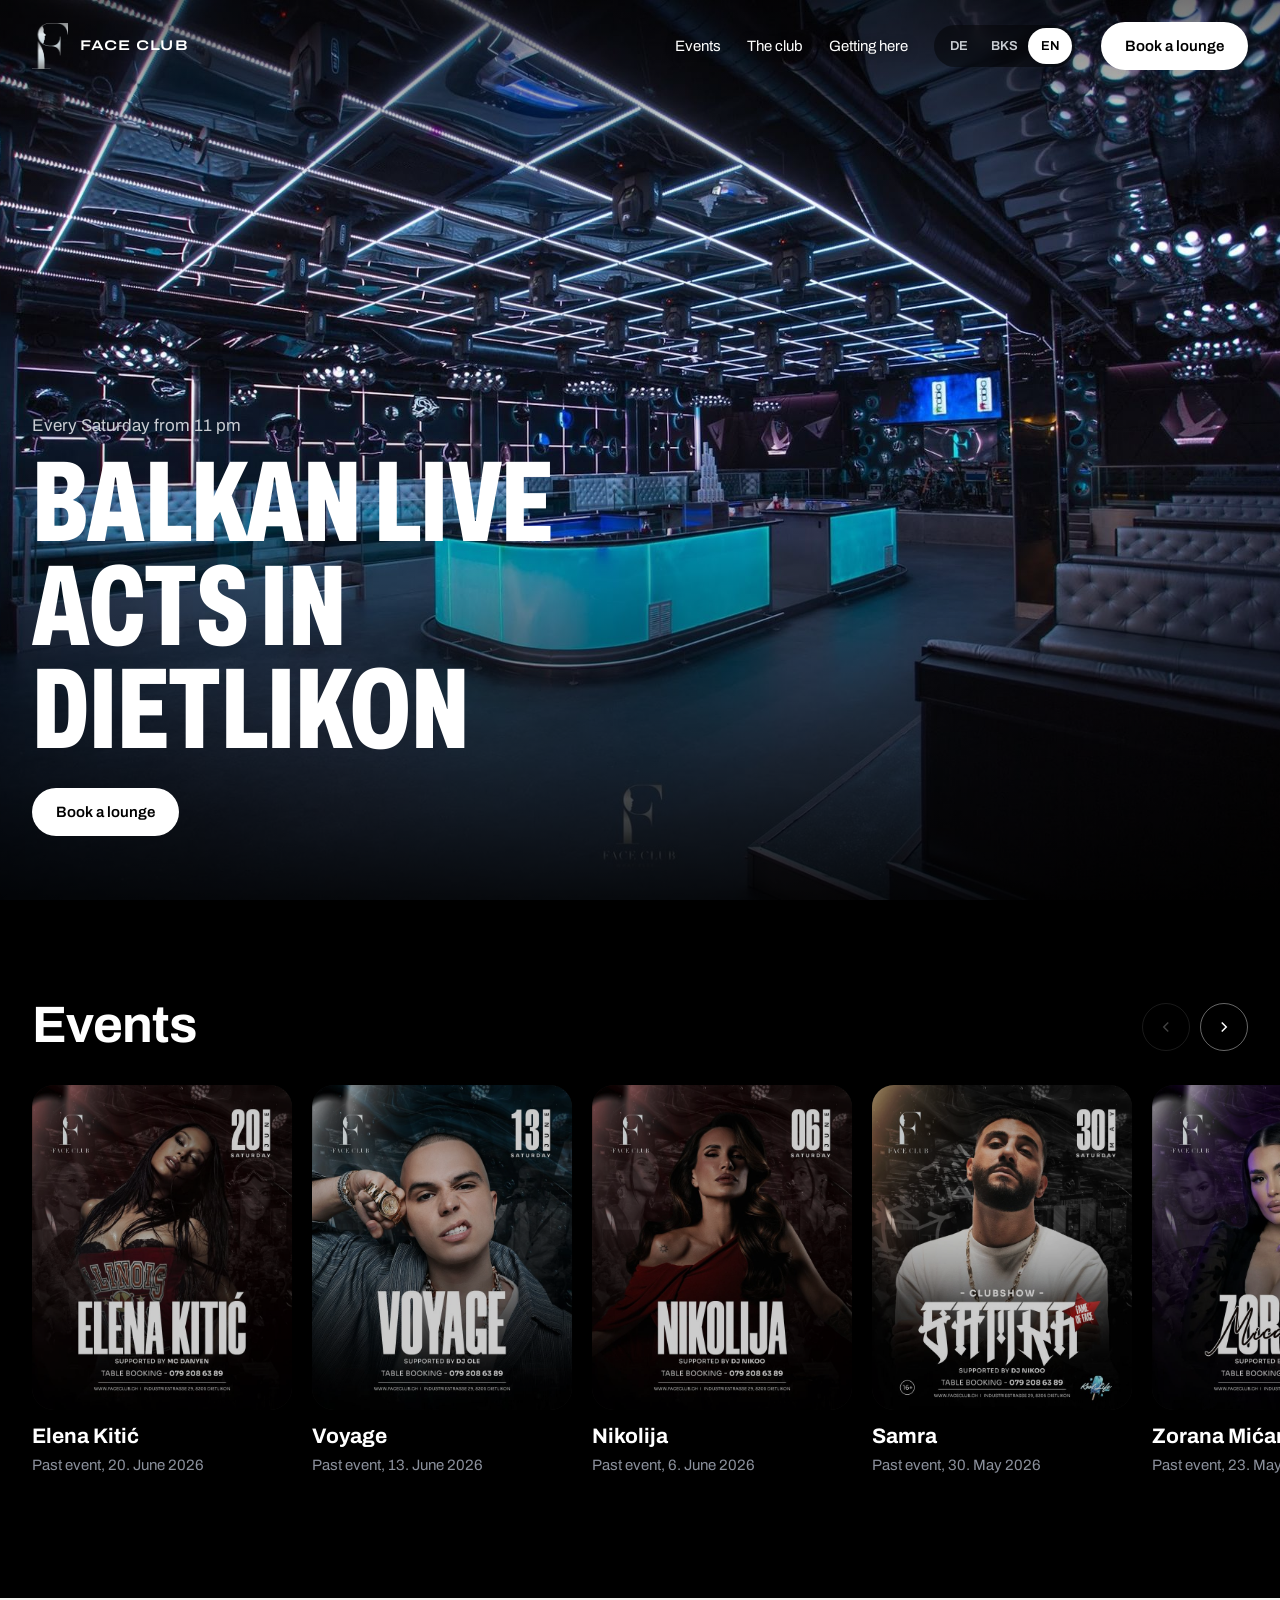
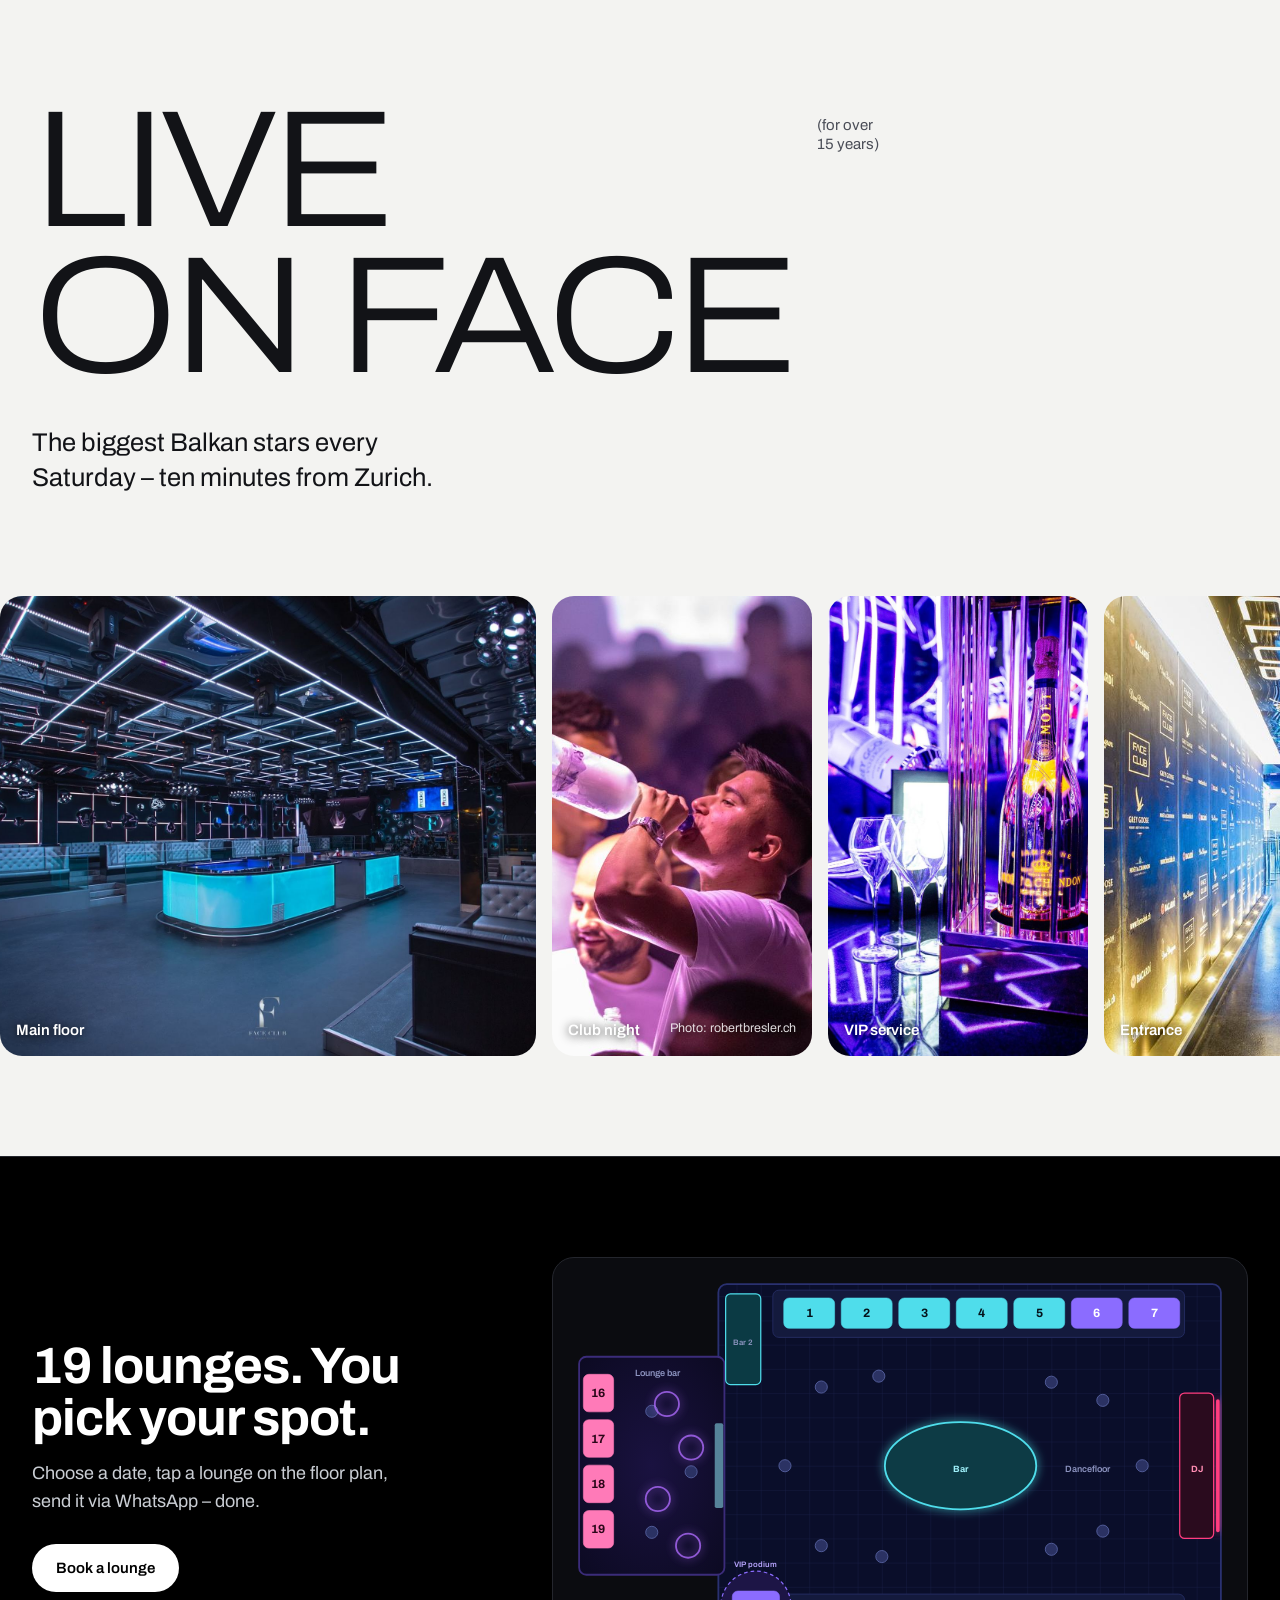
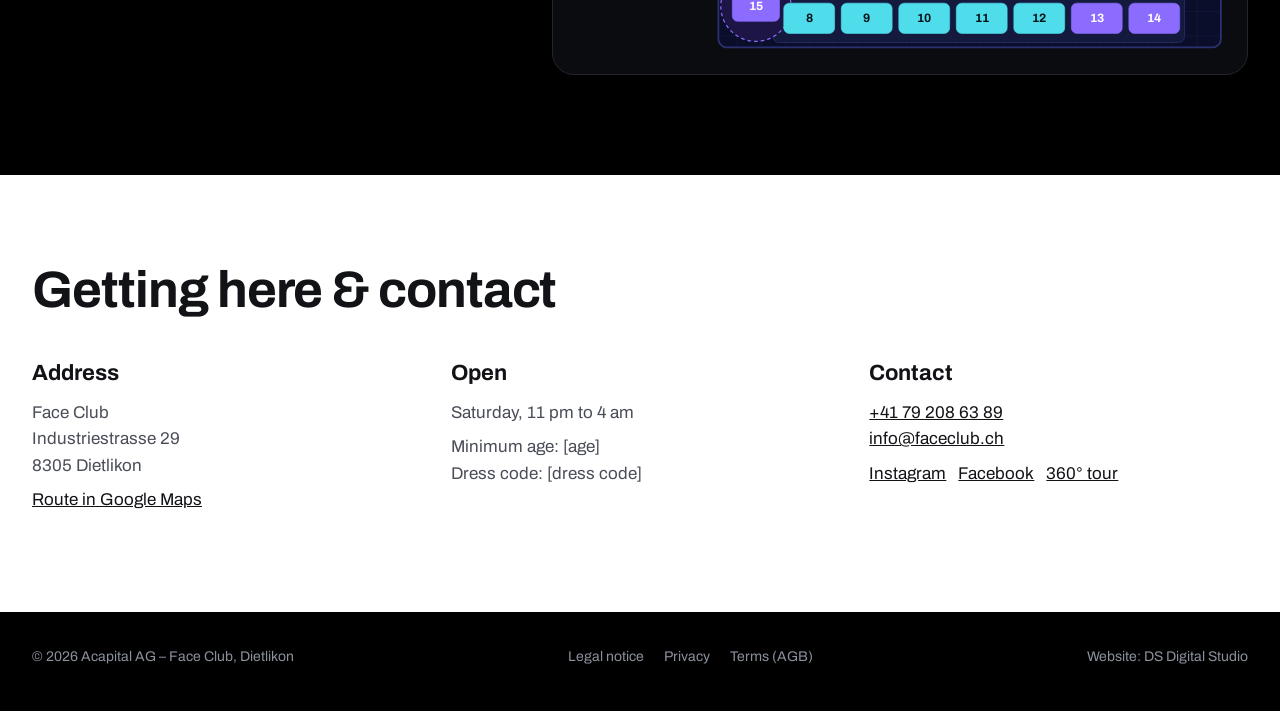
==== commit ad4f6702: "Einfache Reservation per WhatsApp, Vollbild-Hero, neuer farbiger Clubplan nach 360°-Rundgang Co-Auth" ====
--- a/index.html
+++ b/index.html
@@ -86,19 +86,9 @@
 </header>
 
 <main id="top">
-  <section class="split" id="hero" aria-label="Face Club">
-    <div class="half">
-      <img src="assets/club-saal.jpg" srcset="assets/club-saal-900.jpg 900w, assets/club-saal.jpg 1800w" sizes="(max-width:860px) 100vw, 50vw" width="1800" height="1200" alt="Hauptsaal des Face Club mit beleuchteter Bar" fetchpriority="high" style="object-position:40% 50%">
-      <div class="txt" id="heroEvent"></div>
-    </div>
-    <div class="half">
-      <img src="assets/club-lounge.jpg" width="800" height="1199" alt="Lounge mit Flaschenservice" style="object-position:50% 55%">
-      <div class="txt">
-        <p class="kicker" data-i18n="hero2.kicker">19 Lounges rund um Dancefloor und Bar</p>
-        <h2 data-i18n="hero2.title">Deine Lounge, direkt am Geschehen</h2>
-        <a class="pill" href="reservieren.html" data-i18n="hero2.cta">Clubplan ansehen</a>
-      </div>
-    </div>
+  <section class="hero-full" id="hero" aria-label="Face Club">
+    <img src="assets/club-saal.jpg" srcset="assets/club-saal-900.jpg 900w, assets/club-saal.jpg 1800w" sizes="100vw" width="1800" height="1200" alt="Hauptsaal des Face Club mit beleuchteter Bar und LED-Decke" fetchpriority="high">
+    <div class="wrap txt" id="heroEvent"></div>
   </section>
 
   <section class="events" id="events" aria-labelledby="ev-title">
--- a/assets/css/style.css
+++ b/assets/css/style.css
@@ -31,6 +31,7 @@
 .pill.ghost:hover{box-shadow:inset 0 0 0 1px #fff}
 .pill.wa{background:#25d366;color:#04140a}
 .pill.wa:hover{background:#4fe089}
+.pill.big{min-height:58px;font-size:17px;width:100%}
 .pill[disabled]{opacity:.6;cursor:wait}
 
 /* Header */
@@ -69,6 +70,20 @@
   .half + .half .txt > *{animation-delay:.25s}
   @keyframes rise{from{opacity:0;transform:translateY(18px)}to{opacity:1;transform:none}}
 }
+
+/* Hero: ein Foto, volle Höhe */
+.hero-full{position:relative;min-height:100svh;display:flex;align-items:flex-end;overflow:hidden;isolation:isolate}
+.hero-full > img{position:absolute;inset:0;width:100%;height:100%;object-fit:cover;object-position:50% 45%;z-index:-2}
+.hero-full::after{content:"";position:absolute;inset:0;z-index:-1;background:linear-gradient(180deg,rgba(0,0,0,.55) 0%,rgba(0,0,0,0) 22%,rgba(0,0,0,0) 45%,rgba(0,0,0,.88) 100%)}
+.hero-full .txt{width:100%;padding-bottom:64px}
+.hero-full h1{margin:0 0 26px;font-size:clamp(60px,9vw,150px);max-width:14ch}
+@media (max-width:700px){.hero-full > img{object-position:58% 50%}.hero-full .txt{padding-bottom:40px}}
+@media (prefers-reduced-motion:no-preference){
+  .hero-full .txt > *{animation:rise .9s cubic-bezier(.2,.7,.2,1) both}
+  .hero-full .txt > *:nth-child(2){animation-delay:.08s}
+  .hero-full .txt > *:nth-child(3){animation-delay:.16s}
+}
+.intro .hero-full .txt > *{animation-play-state:paused}
 
 /* Section heads */
 .sec-head{display:flex;justify-content:space-between;align-items:end;gap:20px;margin-bottom:34px}
@@ -157,6 +172,8 @@
 .zones i{width:14px;height:14px;border-radius:4px;display:inline-block}
 .zones b{font-weight:600}
 .zones em{font-style:normal;color:var(--muted)}
+.zones li.free{display:flex;align-items:center;gap:10px;font-size:15px;min-height:44px}
+.zones li.free i{width:14px;height:14px;border-radius:50%;background:#2b3263;border:1.5px solid #56609e}
 .plan-box{position:relative}
 .plan-wrap{overflow:hidden;border-radius:var(--r-lg);background:#0b0c10;border:1px solid var(--rule)}
 .plan-wrap svg{display:block;width:100%;height:auto}
@@ -172,6 +189,21 @@
 svg .flabel{fill:#6b7182;font-family:Archivo,sans-serif;font-weight:600}
 svg .barisland{fill:#0b2a30;stroke:var(--bar);stroke-width:2}
 svg .barlabel{fill:var(--bar);font-family:Archivo,sans-serif;font-weight:700}
+svg .pf-hall{stroke:#2a3170;stroke-width:3}
+svg .pf-room2{stroke:#3b2c7a;stroke-width:3}
+svg .pf-glass{fill:#8fe6f4;opacity:.55}
+svg .pf-deck{fill:#141a3d;stroke:#252d63;stroke-width:1.5}
+svg .pf-podium{fill:#1d1546;stroke:#8b6cff;stroke-width:2;stroke-dasharray:6 5}
+svg .pf-bar{fill:#0b3a44;stroke:#4fddeb;stroke-width:3}
+svg .pf-bar2{fill:#0b3a44;stroke:#4fddeb;stroke-width:2}
+svg .pf-stage{fill:#2a0b1e;stroke:#ff3d7f;stroke-width:2}
+svg .pf-screen{fill:#ff3d7f}
+svg .pf-high{fill:#2b3263;stroke:#56609e;stroke-width:1.5}
+svg .pf-ring{fill:none;stroke:#b06cff;stroke-width:3;opacity:.8}
+svg .pl{font-family:Archivo,sans-serif;font-weight:600;fill:#8d94c0}
+svg .lbl-bar{fill:#9ff0fa;font-weight:700}
+svg .lbl-stage{fill:#ff8db3;font-weight:700}
+svg .lbl-vip{fill:#b9a6ff}
 svg .tbl{cursor:pointer;outline:none}
 svg .tbl text{font-family:Archivo,sans-serif;font-weight:700;pointer-events:none}
 svg .tbl .ring{fill:none;stroke:none}
@@ -273,3 +305,4 @@
 .simple-head{position:static;border-bottom:1px solid var(--rule)}
 
 @media (prefers-reduced-motion:reduce){html{scroll-behavior:auto}*{transition:none!important;animation:none!important}}
+@media (max-width:700px){.kicker .soldout{margin:8px 0 0;display:table}}
